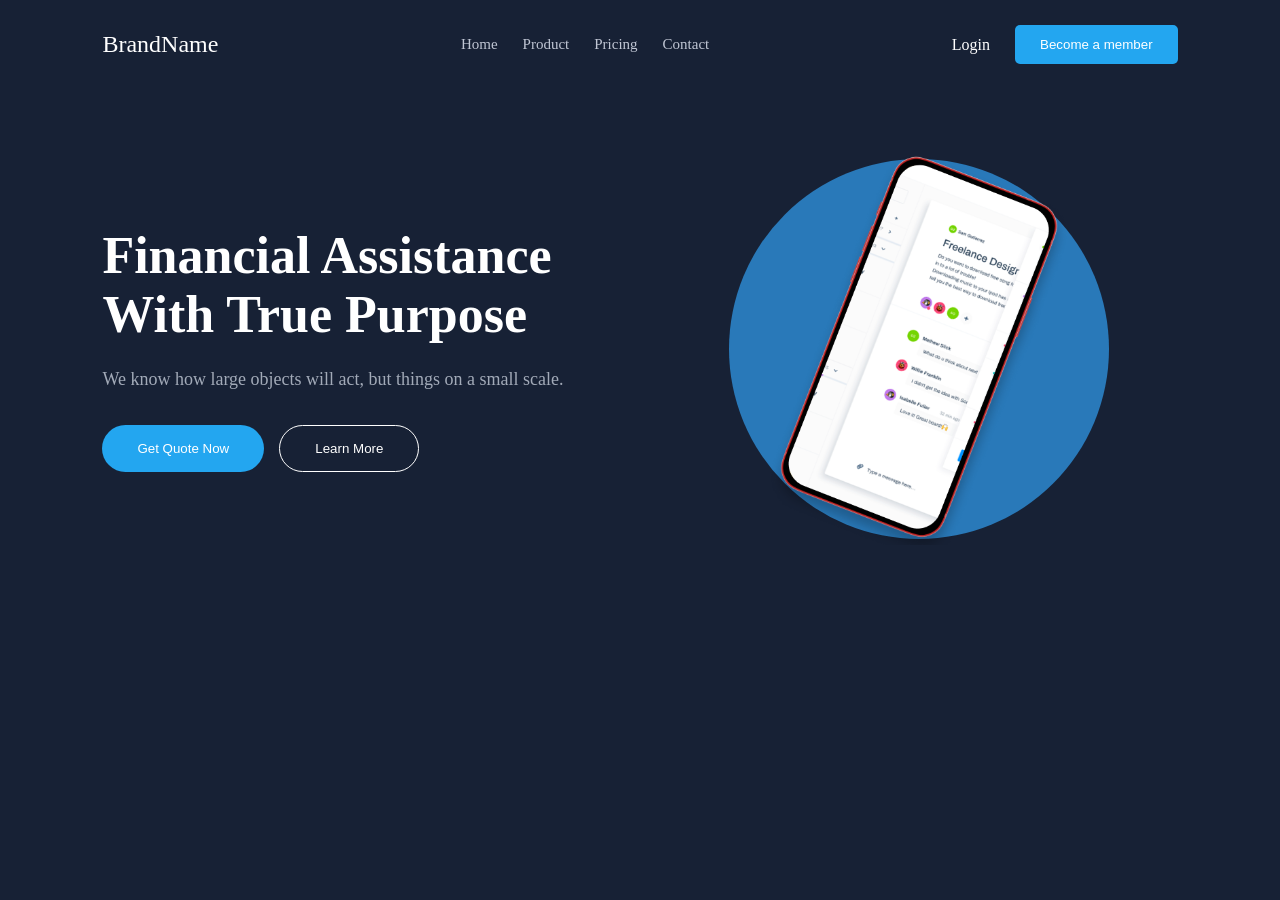
==== style.html @ 74abe03a "first commit" ====
<!doctype html>
<html lang="en">
  <head>
    <meta charset="UTF-8" />
    <meta name="viewport" content="width=device-width, initial-scale=1.0" />
    <title>Document</title>
    <link rel="stylesheet" href="./style.css" />
  </head>
  <body>
    <header class="fofa1">
    <div class="fofa2">BrandName</div>
    <div class="fofa3">
      <div class="fofa4">Home</div>
      <div class="fofa5">Product</div>
      <div class="fofa6">Pricing</div>
      <div class="fofa7">Contact</div>
    </div>
    <div class="fofa8">
      <span class="fofa9">Login</span>
      <button class="fofa10">Become a member</button>
    </div>
  </header>
  <div class="fofa11">
    <section class="fofa12">
      <h1 class="fofa13">Financial Assistance With True Purpose</h1>
      <p class="fofa14">
        We know how large objects will act, but things on a small scale.
      </p>
      <div class="fofa15">
        <button class="fofa16">Get Quote Now</button>
        <button class="fofa17">Learn More</button>
      </div>
    </section>
    <section class="fofa18">
      <div class="fofa19"></div>
      <div class="fofa20">
        <img src="./image.png" alt="">
      </div>
    </section>
  </div>
  </body>
</html>
---- style.css ----
* {
  margin: 0;
  padding: 0;
  box-sizing: border-box;
}

body {
  background-color: #172135;
  color: #ffffff;
}

.fofa1 {
  display: flex;
  justify-content: space-between;
  align-items: center;
  padding: 25px 8%;
}

.fofa2 {
  font-size: 24px;
}

.fofa3 {
  display: flex;
  gap: 25px;
}

.fofa4 {
  color: #c0c6d4;
  font-size: 15px;
}

.fofa5 {
  color: #c0c6d4;
  font-size: 15px;
}

.fofa6 {
  color: #c0c6d4;
  font-size: 15px;
}

.fofa7 {
  color: #c0c6d4;
  font-size: 15px;
}

.fofa8 {
  display: flex;
  align-items: center;
  gap: 25px;
}

.fofa9 {
  color: #ffffff;
}

.fofa10 {
  background-color: #23a6f0;
  color: #ffffff;
  border: none;
  padding: 12px 25px;
  border-radius: 5px;
}

.fofa11 {
  display: flex;
  flex-direction: row;
  align-items: center;
  justify-content: space-between;
  padding: 60px 8%;
  gap: 40px;
}

.fofa12 {
  flex: 1;
  max-width: 550px;
}

.fofa13 {
  font-size: 52px;
  margin-bottom: 25px;
}

.fofa14 {
  font-size: 18px;
  color: #a2aab8;
  margin-bottom: 35px;
}

.fofa15 {
  display: flex;
  gap: 15px;
}

.fofa16 {
  padding: 15px 35px;
  border-radius: 30px;
  background-color: #23a6f0;
  color: #ffffff;
  border: none;
}

.fofa17 {
  padding: 15px 35px;
  border-radius: 30px;
  background-color: #172135;
  color: #ffffff;
  border: 1px solid #ffffff;
}

.fofa18 {
  flex: 1;
  display: flex;
  justify-content: center;
  align-items: center;
  position: relative;
}

.fofa19 {
  position: absolute;
  width: 380px;
  height: 380px;
  background-color: #2979b9;
  border-radius: 50%;
}

.fofa20 {
  position: relative;
}

.fofa20 img {
  max-width: 320px;
  width: 100%;
}

@media (max-width: 500px) {
  .fofa1 {
    flex-direction: column;
    gap: 20px;
  }

  .fofa3 {
    flex-direction: column;
    align-items: center;
    gap: 15px;
  }

  .fofa11 {
    flex-direction: column;
    text-align: center;
    padding-top: 20px;
  }

  .fofa12 {
    max-width: 100%;
  }

  .fofa13 {
    font-size: 30px;
  }

  .fofa15 {
    justify-content: center;
    flex-direction: column;
  }

  .fofa16 {
    width: 100%;
  }

  .fofa17 {
    width: 100%;
  }

  .fofa19 {
    width: 250px;
    height: 250px;
  }

  .fofa20 img {
    max-width: 200px;
  }
}
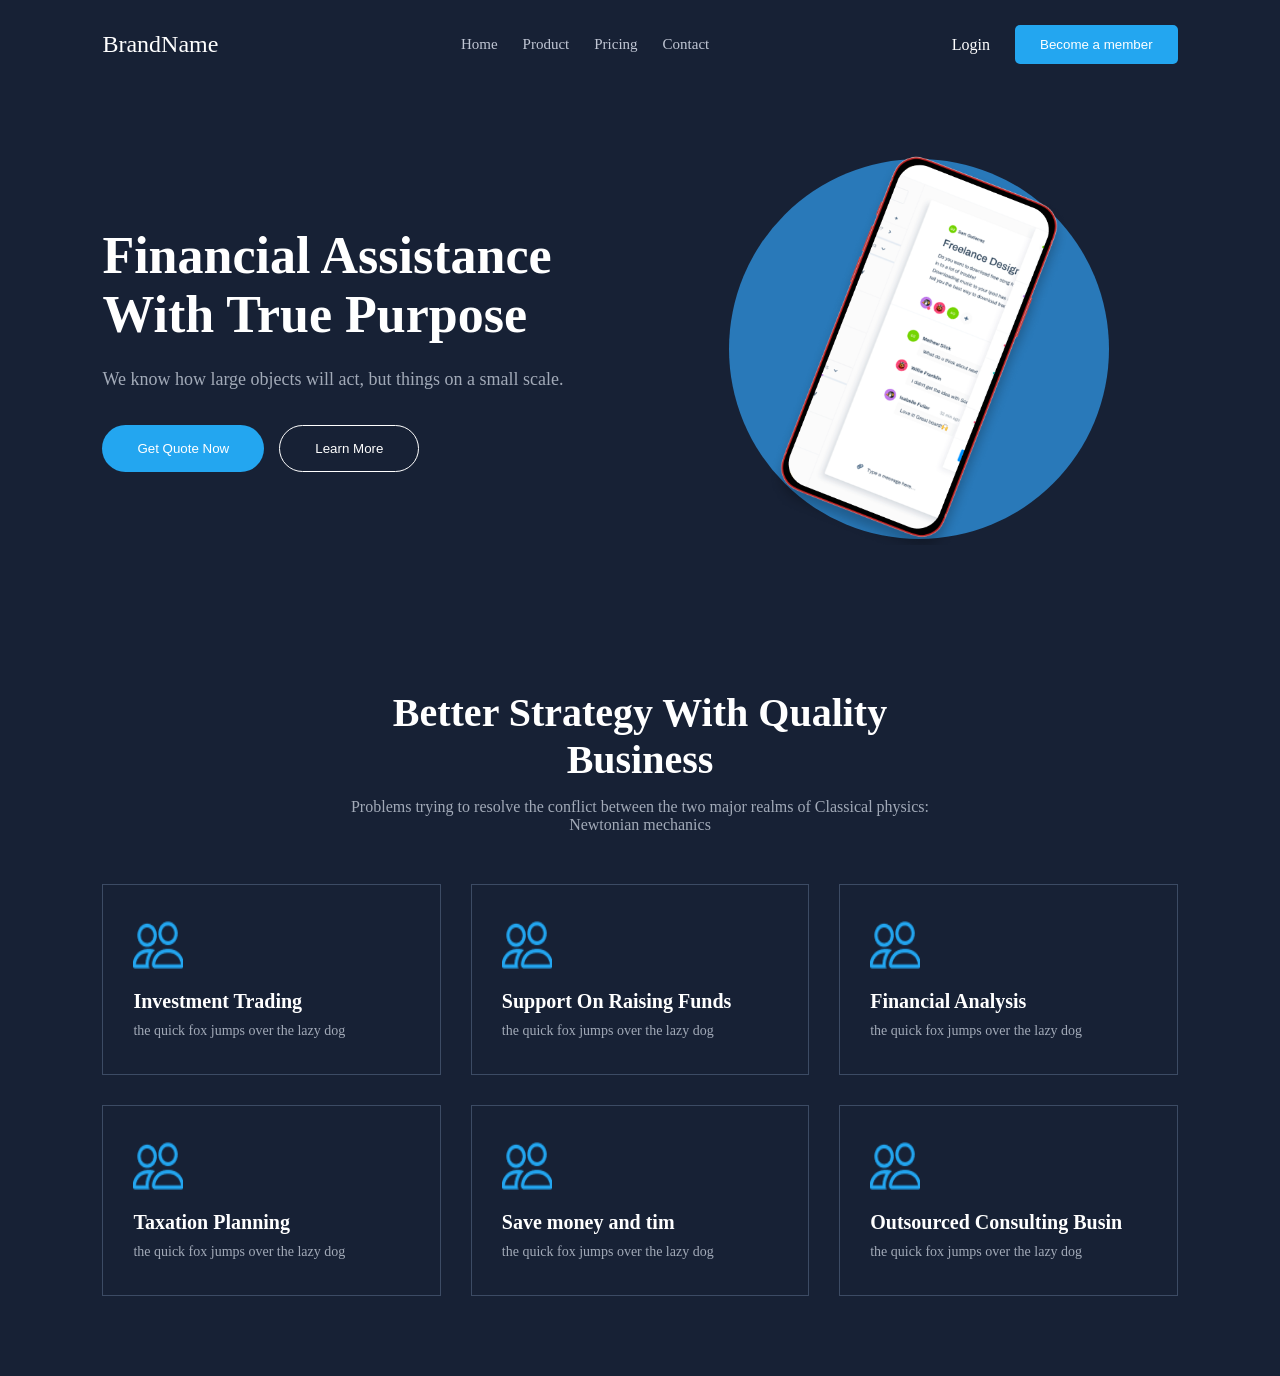
==== commit c877bc13: "Иловаи тағйироти нав" ====
--- a/style.html
+++ b/style.html
@@ -37,6 +37,69 @@
         <img src="./image.png" alt="">
       </div>
     </section>
-  </div>
+    </div>
+
+    <section class="fofa21">
+    <div class="fofa22">
+      <h2 class="fofa23">Better Strategy With Quality Business</h2>
+      <p class="fofa24">Problems trying to resolve the conflict between the two major realms of Classical physics: Newtonian mechanics</p>
+    </div>
+    <div class="fofa25">
+      <div class="fofa26">
+        <div class="fofa27">
+          <img src="./image copy.png" alt="">
+        </div>
+        <div class="fofa28">
+          <h3 class="fofa29">Investment Trading</h3>
+          <p class="fofa30">the quick fox jumps over the lazy dog</p>
+        </div>
+      </div>
+      <div class="fofa31">
+        <div class="fofa32">
+          <img src="./image copy.png" alt="">
+        </div>
+        <div class="fofa33">
+          <h3 class="fofa34">Support On Raising Funds</h3>
+          <p class="fofa35">the quick fox jumps over the lazy dog</p>
+        </div>
+      </div>
+      <div class="fofa36">
+        <div class="fofa37">
+          <img src="./image copy.png" alt="">
+        </div>
+        <div class="fofa38">
+          <h3 class="fofa39">Financial Analysis</h3>
+          <p class="fofa40">the quick fox jumps over the lazy dog</p>
+        </div>
+      </div>
+      <div class="fofa26">
+        <div class="fofa27">
+          <img src="./image copy.png" alt="">
+        </div>
+        <div class="fofa28">
+          <h3 class="fofa29">Taxation Planning</h3>
+          <p class="fofa30">the quick fox jumps over the lazy dog</p>
+        </div>
+      </div>
+      <div class="fofa31">
+        <div class="fofa32">
+          <img src="./image copy.png" alt="">
+        </div>
+        <div class="fofa33">
+          <h3 class="fofa34">Save money and tim</h3>
+          <p class="fofa35">the quick fox jumps over the lazy dog</p>
+        </div>
+      </div>
+      <div class="fofa36">
+        <div class="fofa37">
+          <img src="./image copy.png" alt="">
+        </div>
+        <div class="fofa38">
+          <h3 class="fofa39">Outsourced Consulting Busin</h3>
+          <p class="fofa40">the quick fox jumps over the lazy dog</p>
+        </div>
+      </div>
+    </div>
+  </section>
   </body>
 </html>
--- a/style.css
+++ b/style.css
@@ -181,4 +181,78 @@
   .fofa20 img {
     max-width: 200px;
   }
+}
+.fofa21 {
+  padding: 80px 8%;
+}
+
+.fofa22 {
+  text-align: center;
+  max-width: 600px;
+  margin: 0 auto 50px auto;
+}
+
+.fofa23 {
+  font-size: 40px;
+  margin-bottom: 15px;
+}
+
+.fofa24 {
+  font-size: 16px;
+  color: #a2aab8;
+}
+
+.fofa25 {
+  display: flex;
+  flex-wrap: wrap;
+  gap: 30px;
+  justify-content: space-between;
+}
+
+.fofa26, .fofa31, .fofa36 {
+  flex: 1;
+  min-width: 300px;
+  padding: 35px 30px;
+  border: 1px solid #3c4b64;
+  display: flex;
+  flex-direction: column;
+  gap: 20px;
+}
+
+.fofa27, .fofa32, .fofa37 {
+  width: 50px;
+  height: 50px;
+}
+
+.fofa27 img, .fofa32 img, .fofa37 img {
+  width: 100%;
+  height: 100%;
+}
+
+.fofa28, .fofa33, .fofa38 {
+  display: flex;
+  flex-direction: column;
+  gap: 10px;
+}
+
+.fofa29, .fofa34, .fofa39 {
+  font-size: 20px;
+}
+
+.fofa30, .fofa35, .fofa40 {
+  font-size: 14px;
+  color: #a2aab8;
+}
+@media (max-width: 500px) {
+    .fofa23 {
+    font-size: 28px;
+  }
+
+  .fofa25 {
+    flex-direction: column;
+  }
+
+  .fofa26, .fofa31, .fofa36 {
+    min-width: 100%;
+  }
 }
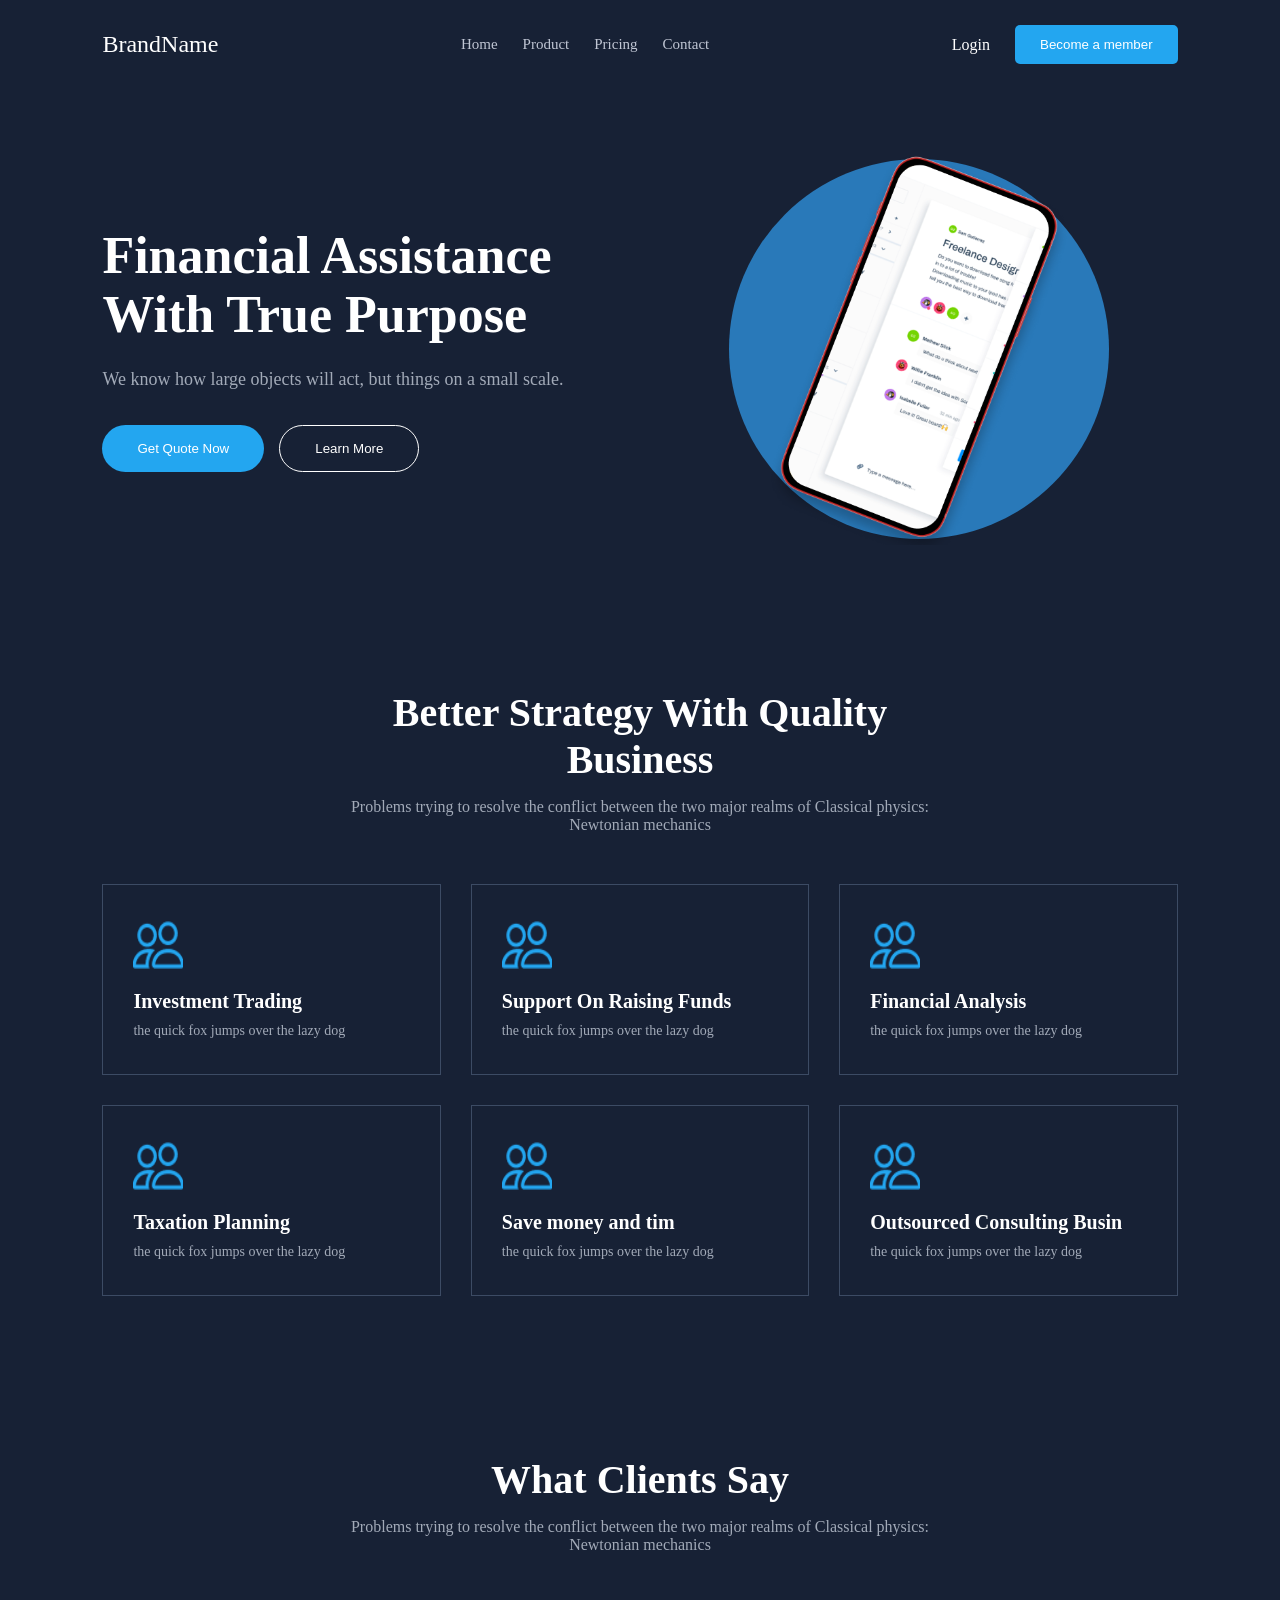
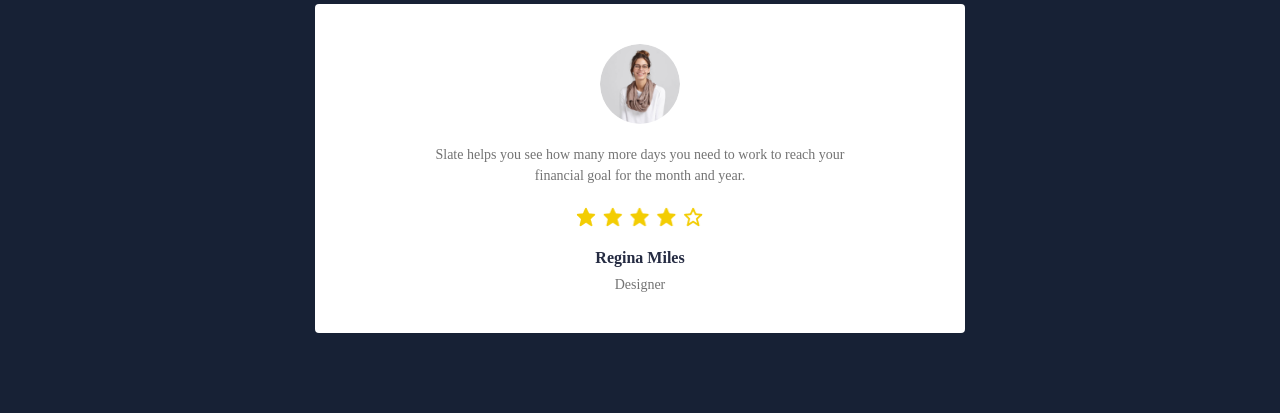
==== commit 94fd7efb: "Иловаи тағйироти нави2" ====
--- a/style.html
+++ b/style.html
@@ -101,5 +101,23 @@
       </div>
     </div>
   </section>
+  <section class="fofa41">
+    <div class="fofa42">
+      <h2 class="fofa43">What Clients Say</h2>
+      <p class="fofa44">Problems trying to resolve the conflict between the two major realms of Classical physics: Newtonian mechanics</p>
+    </div>
+
+    <div class="fofa45">
+      <div class="fofa46">
+        <img src="./image copy 2.png" alt="" class="fofa47">
+        <p class="fofa48">Slate helps you see how many more days you need to work to reach your financial goal for the month and year.</p>
+        <div class="fofa49">
+          <img src="./image copy 3.png" alt="" class="fofa52">
+        </div>
+        <h3 class="fofa50">Regina Miles</h3>
+        <p class="fofa51">Designer</p>
+      </div>
+    </div>
+  </section>
   </body>
 </html>
--- a/style.css
+++ b/style.css
@@ -255,4 +255,88 @@
   .fofa26, .fofa31, .fofa36 {
     min-width: 100%;
   }
+}
+.fofa41 {
+  padding: 80px 8%;
+  background-color: #172135;
+}
+
+.fofa42 {
+  text-align: center;
+  max-width: 600px;
+  margin: 0 auto 50px auto;
+}
+
+.fofa43 {
+  font-size: 40px;
+  color: #ffffff;
+  margin-bottom: 15px;
+}
+
+.fofa44 {
+  font-size: 16px;
+  color: #a2aab8;
+}
+
+.fofa45 {
+  display: flex;
+  justify-content: center;
+}
+
+.fofa46 {
+  background-color: #ffffff;
+  color: #172135;
+  padding: 40px;
+  max-width: 650px;
+  width: 100%;
+  text-align: center;
+  border-radius: 4px;
+  display: flex;
+  flex-direction: column;
+  align-items: center;
+  gap: 20px;
+}
+
+.fofa47 {
+  width: 80px;
+  height: 80px;
+  border-radius: 50%;
+}
+
+.fofa48 {
+  font-size: 14px;
+  color: #737373;
+  max-width: 450px;
+  line-height: 1.5;
+}
+
+.fofa49 {
+  display: flex;
+  justify-content: center;
+}
+
+.fofa52 {
+  width: 130px;
+  height: auto;
+}
+
+.fofa50 {
+  font-size: 16px;
+  color: #252b42;
+}
+
+.fofa51 {
+  font-size: 14px;
+  color: #737373;
+  margin-top: -10px;
+}
+
+@media (max-width: 500px) {
+  .fofa43 {
+    font-size: 28px;
+  }
+
+  .fofa46 {
+    padding: 25px 15px;
+  }
 }
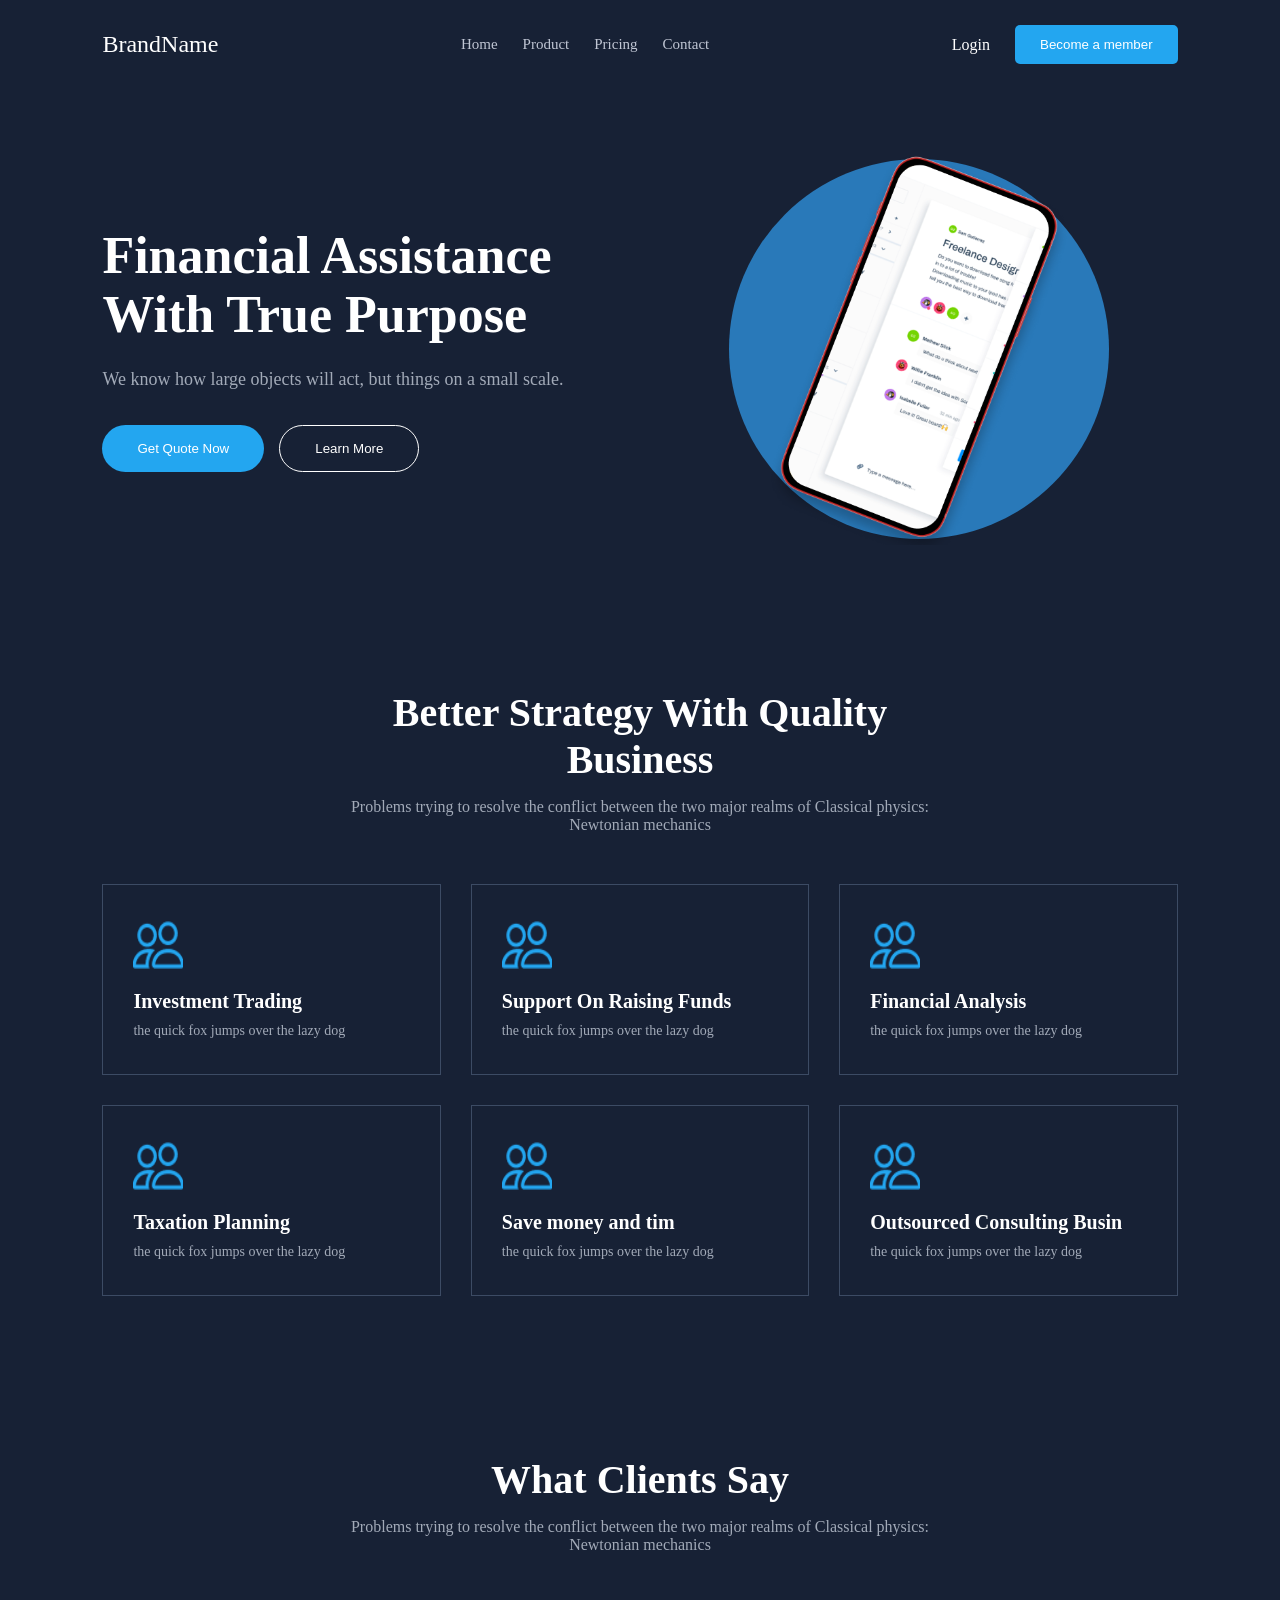
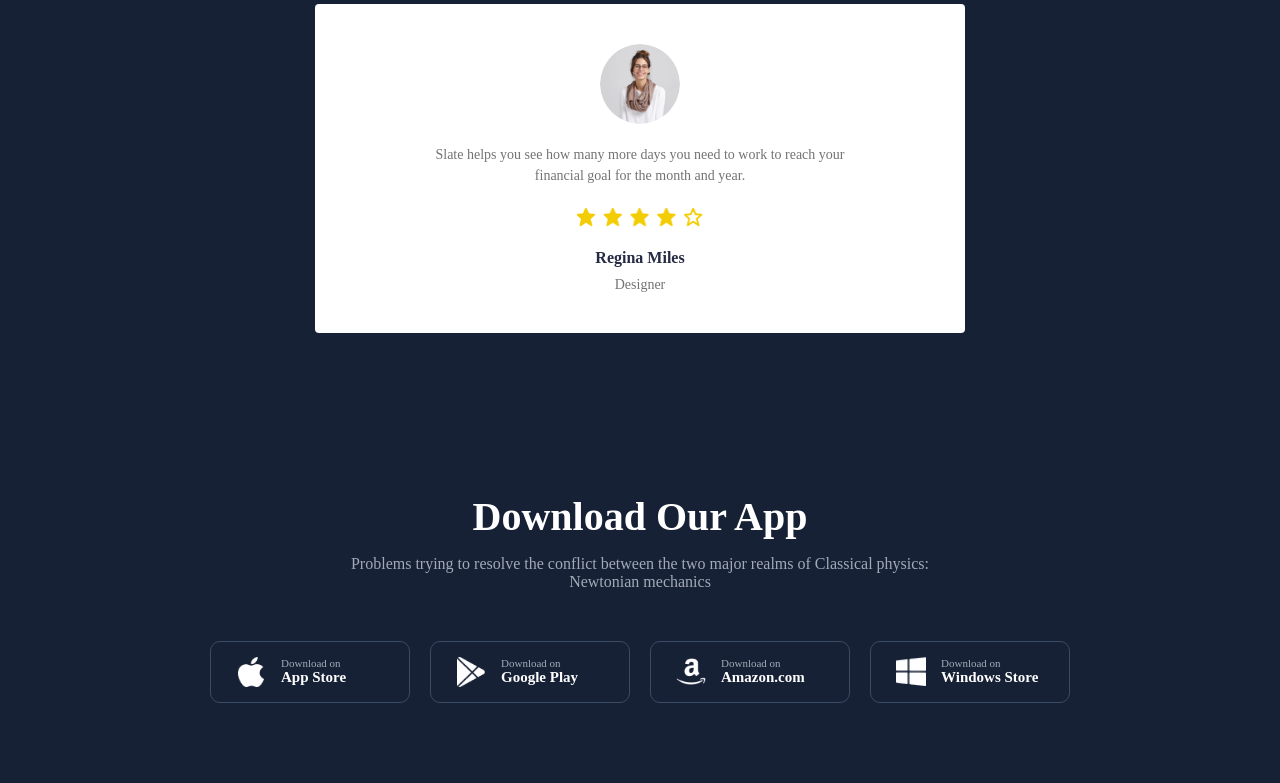
==== commit 2ff7f657: "Иловаи тағйироти навии3" ====
--- a/style.html
+++ b/style.html
@@ -8,116 +8,164 @@
   </head>
   <body>
     <header class="fofa1">
-    <div class="fofa2">BrandName</div>
-    <div class="fofa3">
-      <div class="fofa4">Home</div>
-      <div class="fofa5">Product</div>
-      <div class="fofa6">Pricing</div>
-      <div class="fofa7">Contact</div>
-    </div>
-    <div class="fofa8">
-      <span class="fofa9">Login</span>
-      <button class="fofa10">Become a member</button>
-    </div>
-  </header>
-  <div class="fofa11">
-    <section class="fofa12">
-      <h1 class="fofa13">Financial Assistance With True Purpose</h1>
-      <p class="fofa14">
-        We know how large objects will act, but things on a small scale.
-      </p>
-      <div class="fofa15">
-        <button class="fofa16">Get Quote Now</button>
-        <button class="fofa17">Learn More</button>
+      <div class="fofa2">BrandName</div>
+      <div class="fofa3">
+        <div class="fofa4">Home</div>
+        <div class="fofa5">Product</div>
+        <div class="fofa6">Pricing</div>
+        <div class="fofa7">Contact</div>
       </div>
-    </section>
-    <section class="fofa18">
-      <div class="fofa19"></div>
-      <div class="fofa20">
-        <img src="./image.png" alt="">
+      <div class="fofa8">
+        <span class="fofa9">Login</span>
+        <button class="fofa10">Become a member</button>
       </div>
-    </section>
+    </header>
+    <div class="fofa11">
+      <section class="fofa12">
+        <h1 class="fofa13">Financial Assistance With True Purpose</h1>
+        <p class="fofa14">
+          We know how large objects will act, but things on a small scale.
+        </p>
+        <div class="fofa15">
+          <button class="fofa16">Get Quote Now</button>
+          <button class="fofa17">Learn More</button>
+        </div>
+      </section>
+      <section class="fofa18">
+        <div class="fofa19"></div>
+        <div class="fofa20">
+          <img src="./image.png" alt="" />
+        </div>
+      </section>
     </div>
 
     <section class="fofa21">
-    <div class="fofa22">
-      <h2 class="fofa23">Better Strategy With Quality Business</h2>
-      <p class="fofa24">Problems trying to resolve the conflict between the two major realms of Classical physics: Newtonian mechanics</p>
-    </div>
-    <div class="fofa25">
-      <div class="fofa26">
-        <div class="fofa27">
-          <img src="./image copy.png" alt="">
+      <div class="fofa22">
+        <h2 class="fofa23">Better Strategy With Quality Business</h2>
+        <p class="fofa24">
+          Problems trying to resolve the conflict between the two major realms
+          of Classical physics: Newtonian mechanics
+        </p>
+      </div>
+      <div class="fofa25">
+        <div class="fofa26">
+          <div class="fofa27">
+            <img src="./image copy.png" alt="" />
+          </div>
+          <div class="fofa28">
+            <h3 class="fofa29">Investment Trading</h3>
+            <p class="fofa30">the quick fox jumps over the lazy dog</p>
+          </div>
         </div>
-        <div class="fofa28">
-          <h3 class="fofa29">Investment Trading</h3>
-          <p class="fofa30">the quick fox jumps over the lazy dog</p>
+        <div class="fofa31">
+          <div class="fofa32">
+            <img src="./image copy.png" alt="" />
+          </div>
+          <div class="fofa33">
+            <h3 class="fofa34">Support On Raising Funds</h3>
+            <p class="fofa35">the quick fox jumps over the lazy dog</p>
+          </div>
+        </div>
+        <div class="fofa36">
+          <div class="fofa37">
+            <img src="./image copy.png" alt="" />
+          </div>
+          <div class="fofa38">
+            <h3 class="fofa39">Financial Analysis</h3>
+            <p class="fofa40">the quick fox jumps over the lazy dog</p>
+          </div>
+        </div>
+        <div class="fofa26">
+          <div class="fofa27">
+            <img src="./image copy.png" alt="" />
+          </div>
+          <div class="fofa28">
+            <h3 class="fofa29">Taxation Planning</h3>
+            <p class="fofa30">the quick fox jumps over the lazy dog</p>
+          </div>
+        </div>
+        <div class="fofa31">
+          <div class="fofa32">
+            <img src="./image copy.png" alt="" />
+          </div>
+          <div class="fofa33">
+            <h3 class="fofa34">Save money and tim</h3>
+            <p class="fofa35">the quick fox jumps over the lazy dog</p>
+          </div>
+        </div>
+        <div class="fofa36">
+          <div class="fofa37">
+            <img src="./image copy.png" alt="" />
+          </div>
+          <div class="fofa38">
+            <h3 class="fofa39">Outsourced Consulting Busin</h3>
+            <p class="fofa40">the quick fox jumps over the lazy dog</p>
+          </div>
         </div>
       </div>
-      <div class="fofa31">
-        <div class="fofa32">
-          <img src="./image copy.png" alt="">
-        </div>
-        <div class="fofa33">
-          <h3 class="fofa34">Support On Raising Funds</h3>
-          <p class="fofa35">the quick fox jumps over the lazy dog</p>
+    </section>
+    <section class="fofa41">
+      <div class="fofa42">
+        <h2 class="fofa43">What Clients Say</h2>
+        <p class="fofa44">
+          Problems trying to resolve the conflict between the two major realms
+          of Classical physics: Newtonian mechanics
+        </p>
+      </div>
+
+      <div class="fofa45">
+        <div class="fofa46">
+          <img src="./image copy 2.png" alt="" class="fofa47" />
+          <p class="fofa48">
+            Slate helps you see how many more days you need to work to reach
+            your financial goal for the month and year.
+          </p>
+          <div class="fofa49">
+            <img src="./image copy 3.png" alt="" class="fofa52" />
+          </div>
+          <h3 class="fofa50">Regina Miles</h3>
+          <p class="fofa51">Designer</p>
         </div>
       </div>
-      <div class="fofa36">
-        <div class="fofa37">
-          <img src="./image copy.png" alt="">
+    </section>
+    <section class="fofa53">
+      <div class="fofa54">
+        <h2 class="fofa55">Download Our App</h2>
+        <p class="fofa56">
+          Problems trying to resolve the conflict between the two major realms
+          of Classical physics: Newtonian mechanics
+        </p>
+      </div>
+      <div class="fofa57">
+        <div class="fofa58">
+          <img src="./image copy 4.png" alt="" class="fofa59" />
+          <div class="fofa60">
+            <span class="fofa61">Download on</span>
+            <strong class="fofa62">App Store</strong>
+          </div>
         </div>
-        <div class="fofa38">
-          <h3 class="fofa39">Financial Analysis</h3>
-          <p class="fofa40">the quick fox jumps over the lazy dog</p>
+        <div class="fofa58">
+          <img src="./image copy 5.png" alt="" class="fofa59" />
+          <div class="fofa60">
+            <span class="fofa61">Download on</span>
+            <strong class="fofa62">Google Play</strong>
+          </div>
+        </div>
+        <div class="fofa58">
+          <img src="./image copy 6.png" alt="" class="fofa59" />
+          <div class="fofa60">
+            <span class="fofa61">Download on</span>
+            <strong class="fofa62">Amazon.com</strong>
+          </div>
+        </div>
+        <div class="fofa58">
+          <img src="./image copy 7.png" alt="" class="fofa59" />
+          <div class="fofa60">
+            <span class="fofa61">Download on</span>
+            <strong class="fofa62">Windows Store</strong>
+          </div>
         </div>
       </div>
-      <div class="fofa26">
-        <div class="fofa27">
-          <img src="./image copy.png" alt="">
-        </div>
-        <div class="fofa28">
-          <h3 class="fofa29">Taxation Planning</h3>
-          <p class="fofa30">the quick fox jumps over the lazy dog</p>
-        </div>
-      </div>
-      <div class="fofa31">
-        <div class="fofa32">
-          <img src="./image copy.png" alt="">
-        </div>
-        <div class="fofa33">
-          <h3 class="fofa34">Save money and tim</h3>
-          <p class="fofa35">the quick fox jumps over the lazy dog</p>
-        </div>
-      </div>
-      <div class="fofa36">
-        <div class="fofa37">
-          <img src="./image copy.png" alt="">
-        </div>
-        <div class="fofa38">
-          <h3 class="fofa39">Outsourced Consulting Busin</h3>
-          <p class="fofa40">the quick fox jumps over the lazy dog</p>
-        </div>
-      </div>
-    </div>
-  </section>
-  <section class="fofa41">
-    <div class="fofa42">
-      <h2 class="fofa43">What Clients Say</h2>
-      <p class="fofa44">Problems trying to resolve the conflict between the two major realms of Classical physics: Newtonian mechanics</p>
-    </div>
-
-    <div class="fofa45">
-      <div class="fofa46">
-        <img src="./image copy 2.png" alt="" class="fofa47">
-        <p class="fofa48">Slate helps you see how many more days you need to work to reach your financial goal for the month and year.</p>
-        <div class="fofa49">
-          <img src="./image copy 3.png" alt="" class="fofa52">
-        </div>
-        <h3 class="fofa50">Regina Miles</h3>
-        <p class="fofa51">Designer</p>
-      </div>
-    </div>
-  </section>
+    </section>
   </body>
 </html>
--- a/style.css
+++ b/style.css
@@ -339,4 +339,92 @@
   .fofa46 {
     padding: 25px 15px;
   }
+}
+.fofa53 {
+  padding: 80px 8%;
+  background-color: #172135;
+  color: #ffffff;
+}
+
+.fofa54 {
+  text-align: center;
+  max-width: 600px;
+  margin: 0 auto 50px auto;
+}
+
+.fofa55 {
+  font-size: 40px;
+  margin-bottom: 15px;
+}
+
+.fofa56 {
+  font-size: 16px;
+  color: #a2aab8;
+}
+
+.fofa57 {
+  display: flex;
+  justify-content: center;
+  gap: 20px;
+  flex-wrap: wrap;
+}
+
+.fofa58 {
+  display: flex;
+  align-items: center;
+  gap: 15px;
+  padding: 15px 25px;
+  border: 1px solid #3c4b64;
+  border-radius: 10px;
+  background-color: transparent;
+  cursor: pointer;
+  min-width: 200px;
+}
+
+.fofa59 {
+  width: 30px;
+  height: 30px;
+  object-fit: contain;
+}
+
+.fofa60 {
+  display: flex;
+  flex-direction: column;
+}
+
+.fofa61 {
+  font-size: 11px;
+  color: #a2aab8;
+}
+
+.fofa62 {
+  font-size: 15px;
+  color: #ffffff;
+}
+
+@media (max-width: 500px) {
+  .fofa55 {
+    font-size: 28px;
+  }
+
+  .fofa57 {
+    flex-direction: column;
+    align-items: center;
+  }
+
+  .fofa58 {
+    width: 100%;
+    max-width: 320px;
+    background-color: #ffffff;
+    border: none;
+    padding: 18px 25px;
+  }
+
+  .fofa61 {
+    color: #737373;
+  }
+
+  .fofa62 {
+    color: #252b42;
+  }
 }
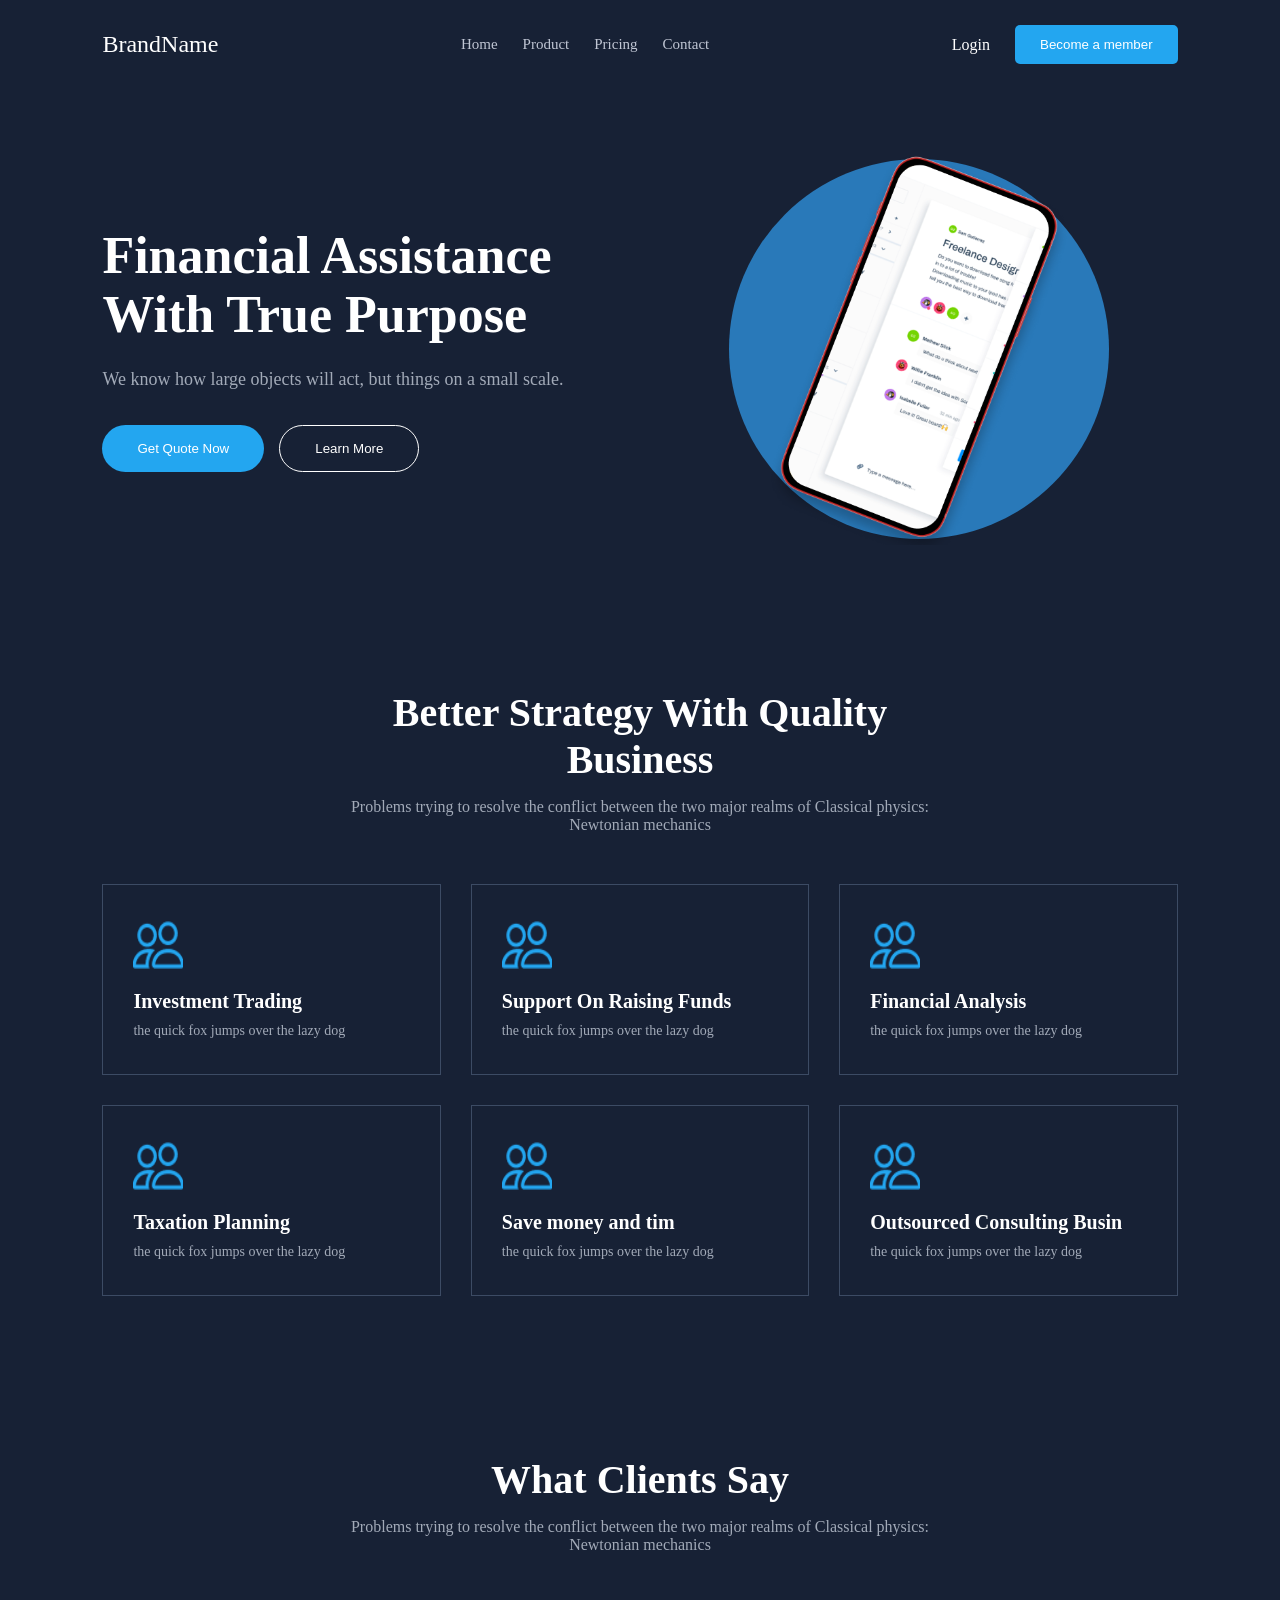
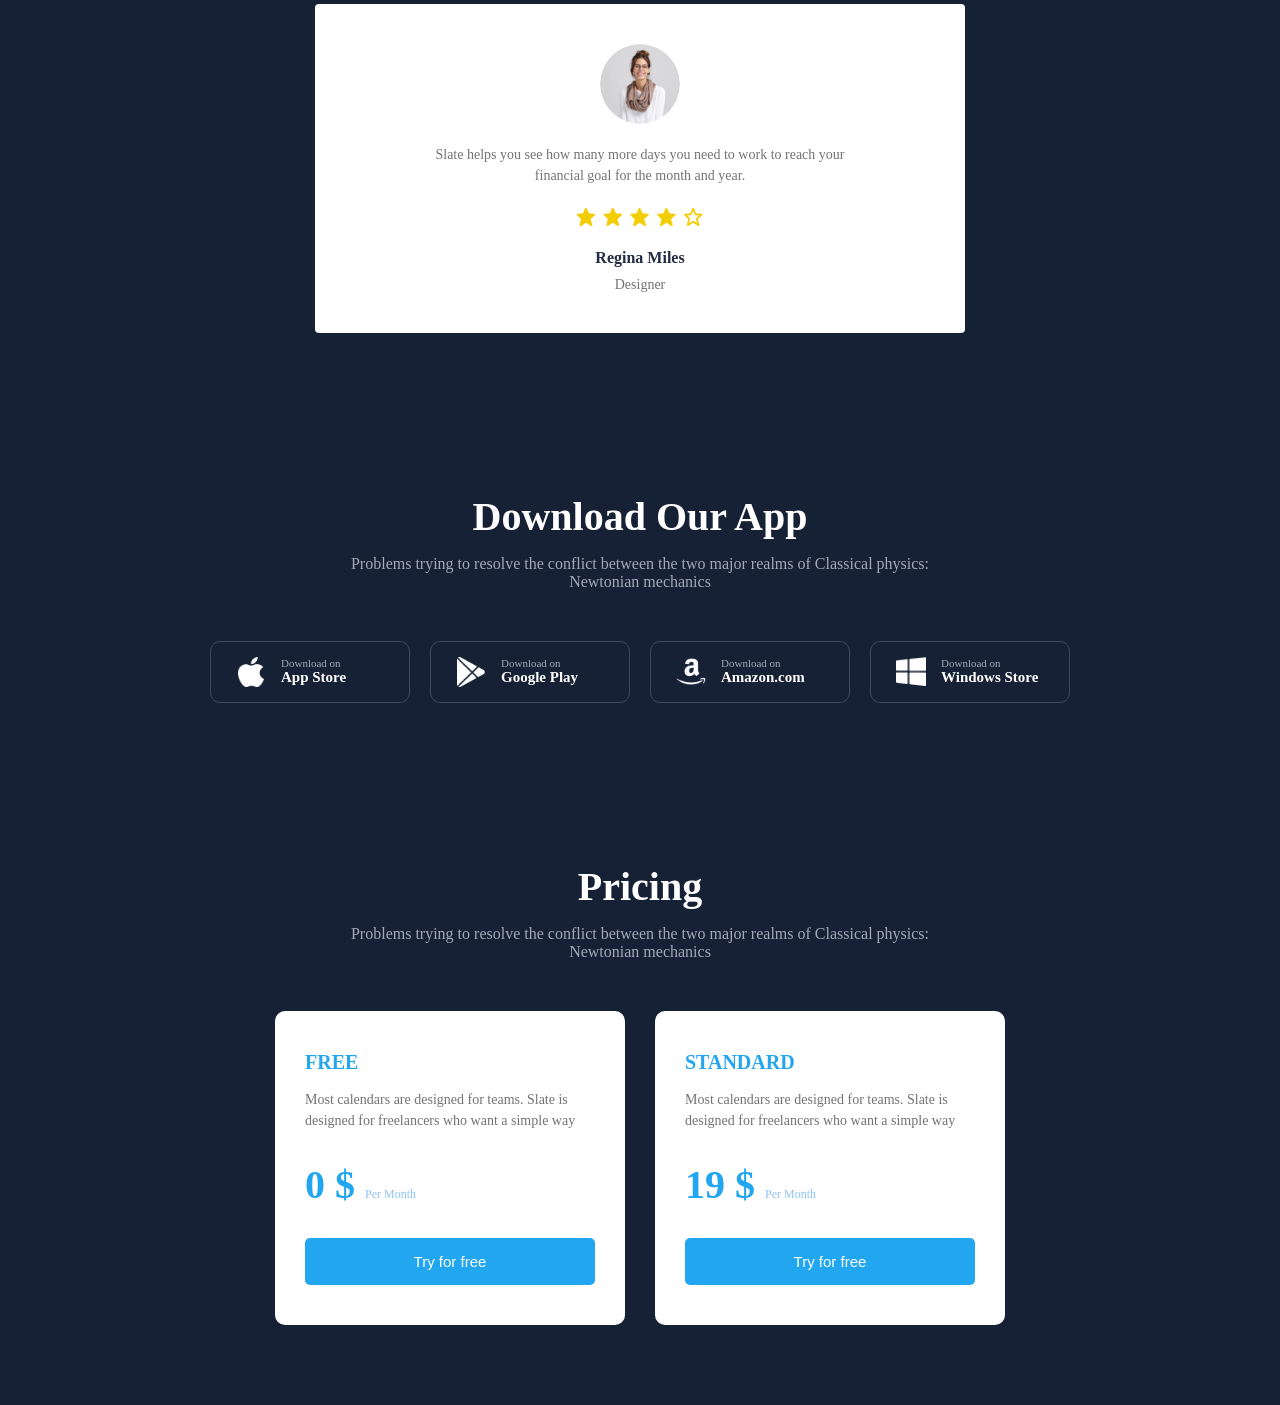
==== commit 0263ddc2: "Иловаи тағйироти навии4" ====
--- a/style.html
+++ b/style.html
@@ -167,5 +167,46 @@
         </div>
       </div>
     </section>
+    <section class="fofa63">
+      <div class="fofa64">
+        <h2 class="fofa65">Pricing</h2>
+        <p class="fofa66">
+          Problems trying to resolve the conflict between the two major realms
+          of Classical physics: Newtonian mechanics
+        </p>
+      </div>
+
+      <div class="fofa67">
+        <div class="fofa68">
+          <div class="fofa69">
+            <h3 class="fofa70">FREE</h3>
+            <p class="fofa71">
+              Most calendars are designed for teams. Slate is designed for
+              freelancers who want a simple way
+            </p>
+          </div>
+          <div class="fofa72">
+            <span class="fofa73">0 $</span>
+            <span class="fofa74">Per Month</span>
+          </div>
+          <button class="fofa75">Try for free</button>
+        </div>
+
+        <div class="fofa68">
+          <div class="fofa69">
+            <h3 class="fofa70">STANDARD</h3>
+            <p class="fofa71">
+              Most calendars are designed for teams. Slate is designed for
+              freelancers who want a simple way
+            </p>
+          </div>
+          <div class="fofa72">
+            <span class="fofa73">19 $</span>
+            <span class="fofa74">Per Month</span>
+          </div>
+          <button class="fofa75">Try for free</button>
+        </div>
+      </div>
+    </section>
   </body>
 </html>
--- a/style.css
+++ b/style.css
@@ -415,7 +415,7 @@
   .fofa58 {
     width: 100%;
     max-width: 320px;
-    background-color: #ffffff;
+    background-color: rgb(110, 110, 110);
     border: none;
     padding: 18px 25px;
   }
@@ -427,4 +427,105 @@
   .fofa62 {
     color: #252b42;
   }
+}
+.fofa63 {
+  padding: 80px 8%;
+  background-color: #172135;
+  color: #ffffff;
+}
+
+.fofa64 {
+  text-align: center;
+  max-width: 600px;
+  margin: 0 auto 50px auto;
+}
+
+.fofa65 {
+  font-size: 40px;
+  margin-bottom: 15px;
+}
+
+.fofa66 {
+  font-size: 16px;
+  color: #a2aab8;
+}
+
+.fofa67 {
+  display: flex;
+  justify-content: center;
+  gap: 30px;
+  flex-wrap: wrap;
+}
+
+.fofa68 {
+  background-color: #ffffff;
+  color: #252b42;
+  padding: 40px 30px;
+  border-radius: 10px;
+  max-width: 350px;
+  width: 100%;
+  display: flex;
+  flex-direction: column;
+  justify-content: space-between;
+  gap: 30px;
+}
+
+.fofa69 {
+  display: flex;
+  flex-direction: column;
+  gap: 15px;
+}
+
+.fofa70 {
+  font-size: 20px;
+  color: #23a6f0;
+}
+
+.fofa71 {
+  font-size: 14px;
+  color: #737373;
+  line-height: 1.5;
+}
+
+.fofa72 {
+  display: flex;
+  align-items: baseline;
+  gap: 10px;
+}
+
+.fofa73 {
+  font-size: 40px;
+  font-weight: bold;
+  color: #23a6f0;
+}
+
+.fofa74 {
+  font-size: 12px;
+  color: #8ec2f2;
+}
+
+.fofa75 {
+  background-color: #23a6f0;
+  color: #ffffff;
+  border: none;
+  padding: 15px;
+  border-radius: 5px;
+  font-size: 15px;
+  cursor: pointer;
+  width: 100%;
+}
+
+@media (max-width: 500px) {
+  .fofa65 {
+    font-size: 28px;
+  }
+
+  .fofa67 {
+    flex-direction: column;
+    align-items: center;
+  }
+
+  .fofa68 {
+    max-width: 100%;
+  }
 }
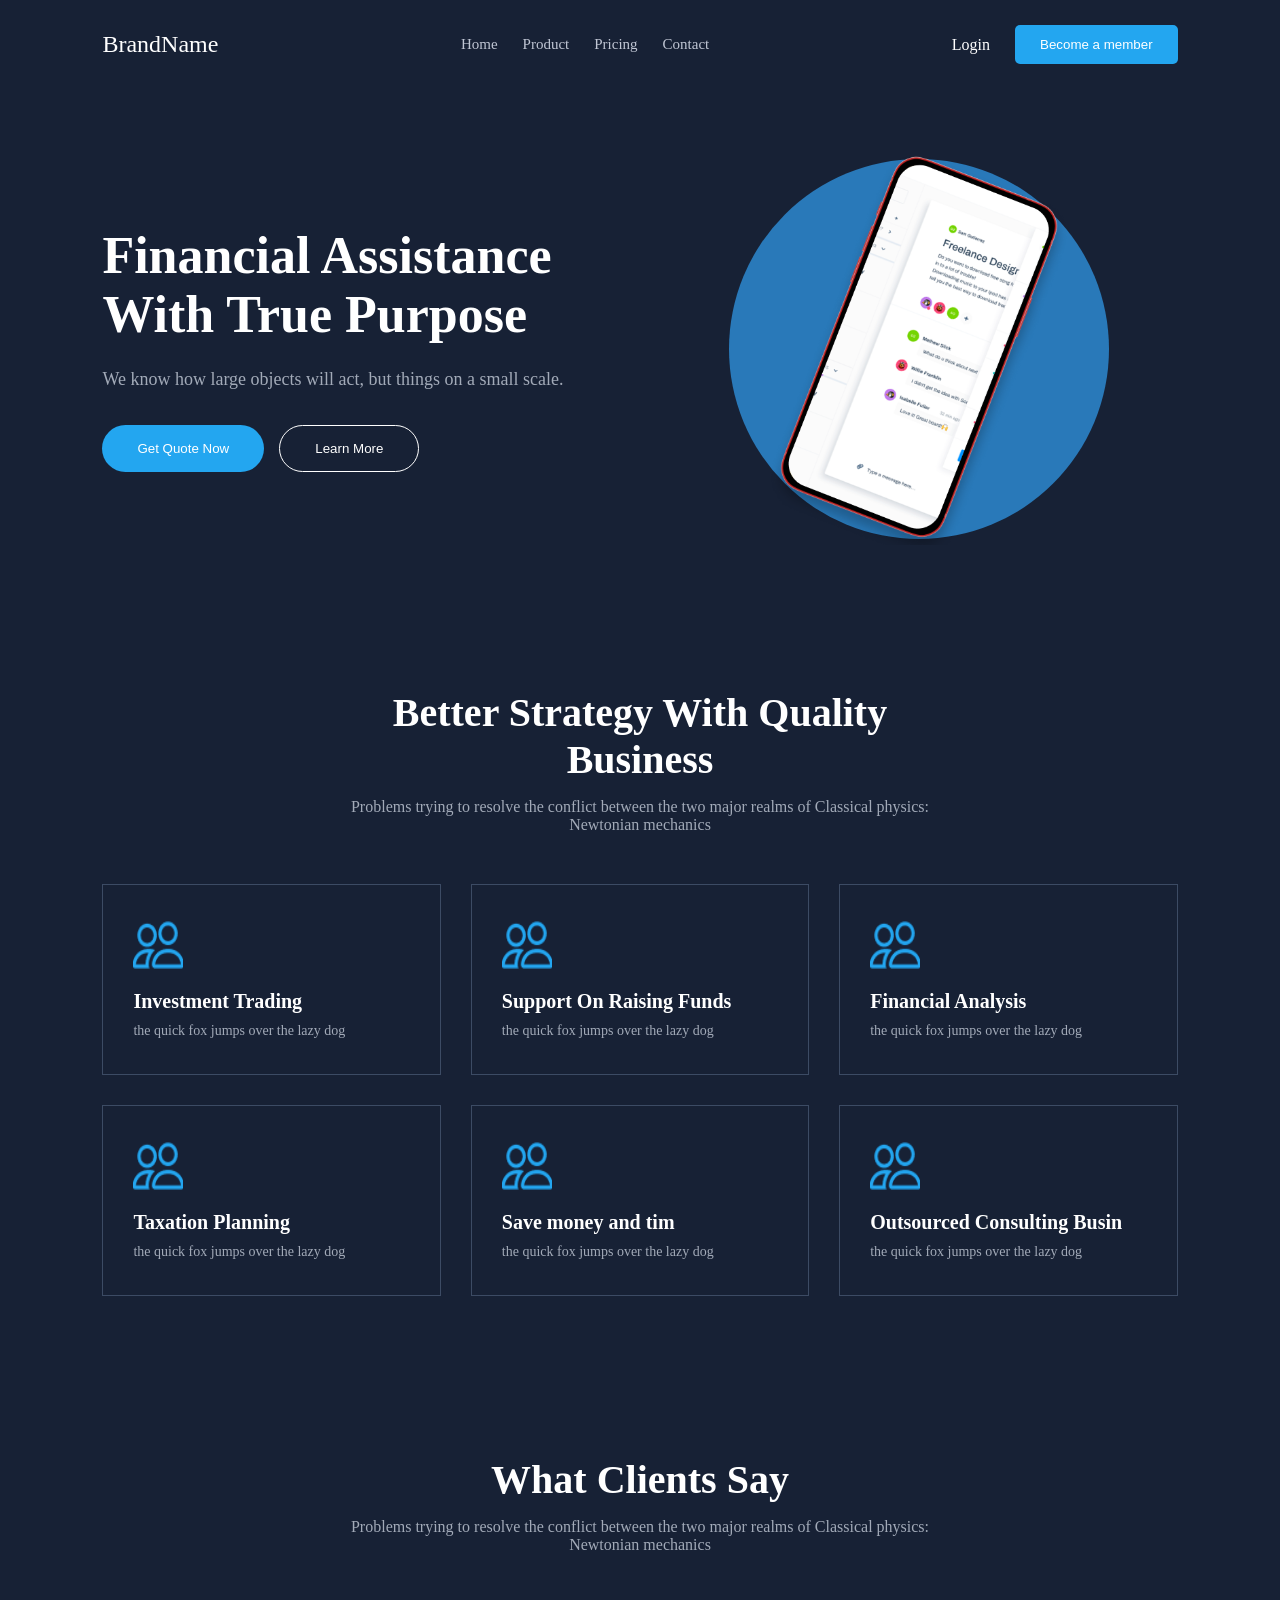
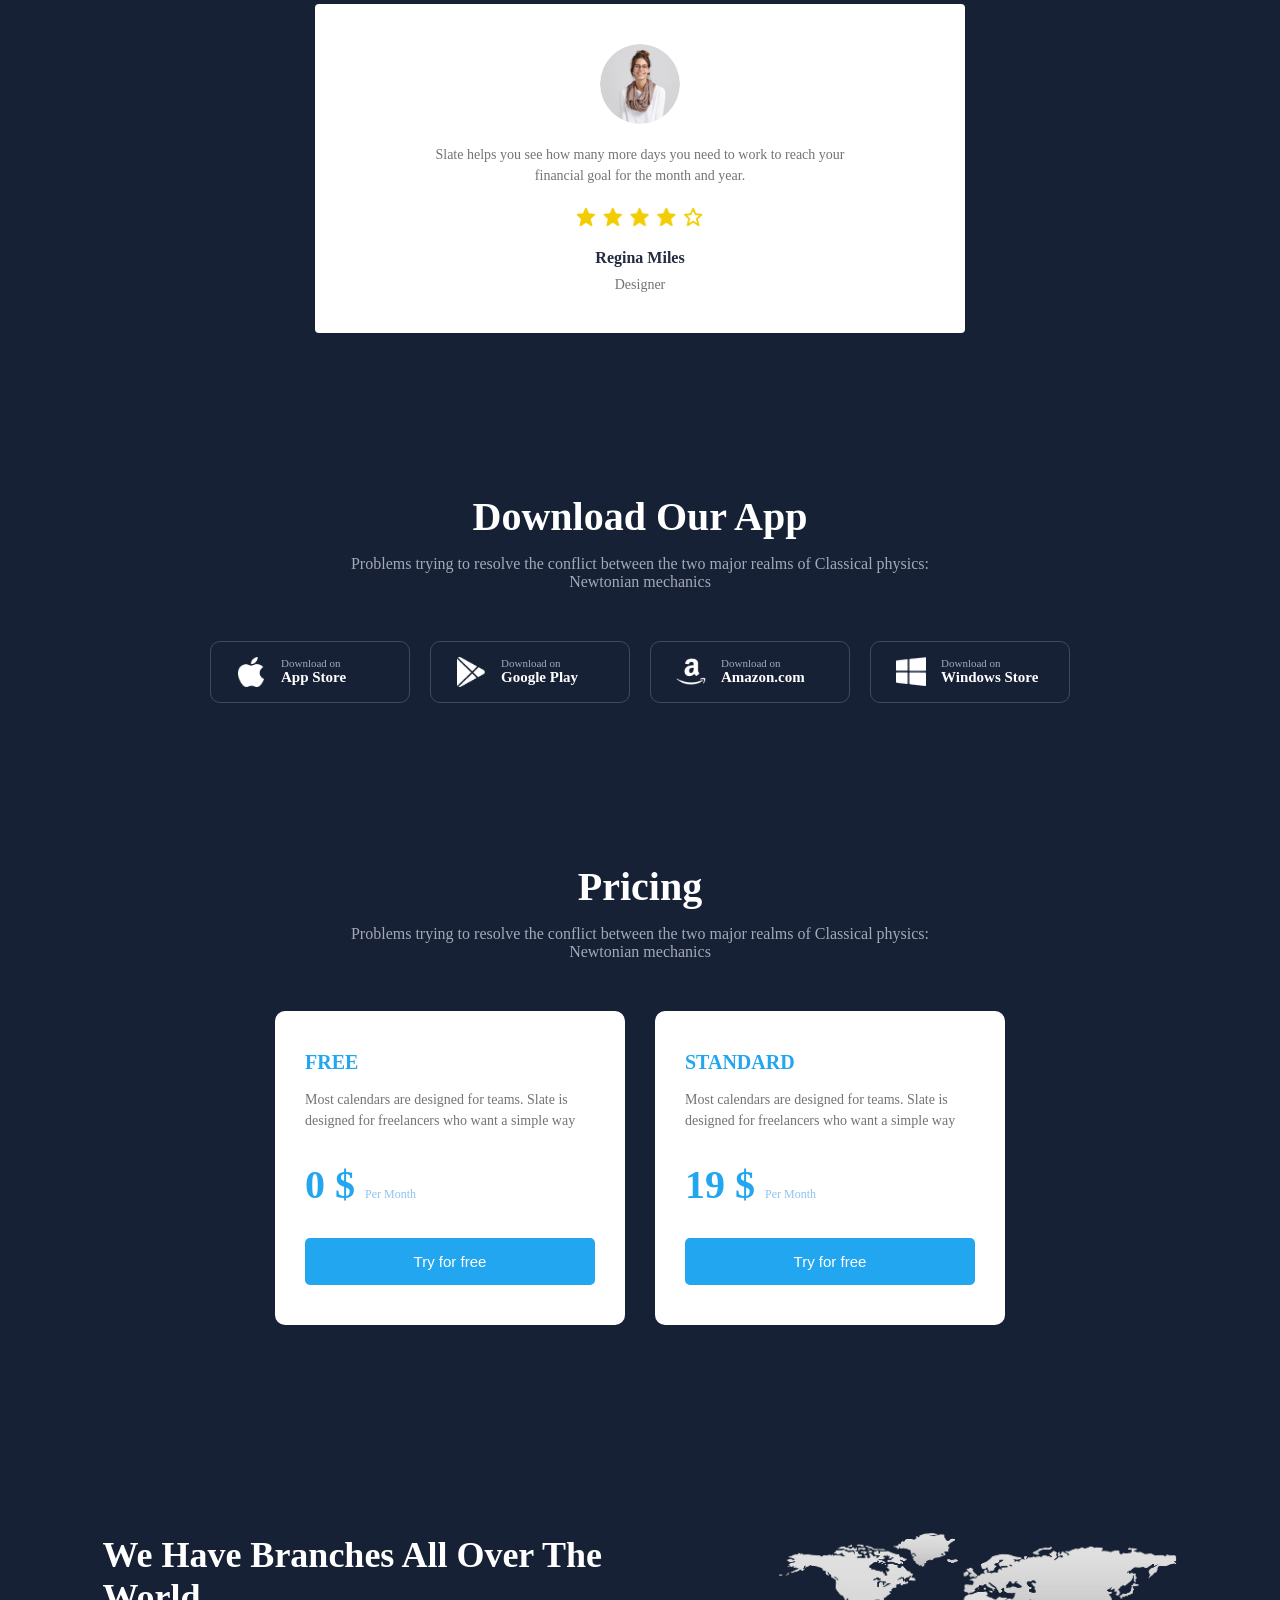
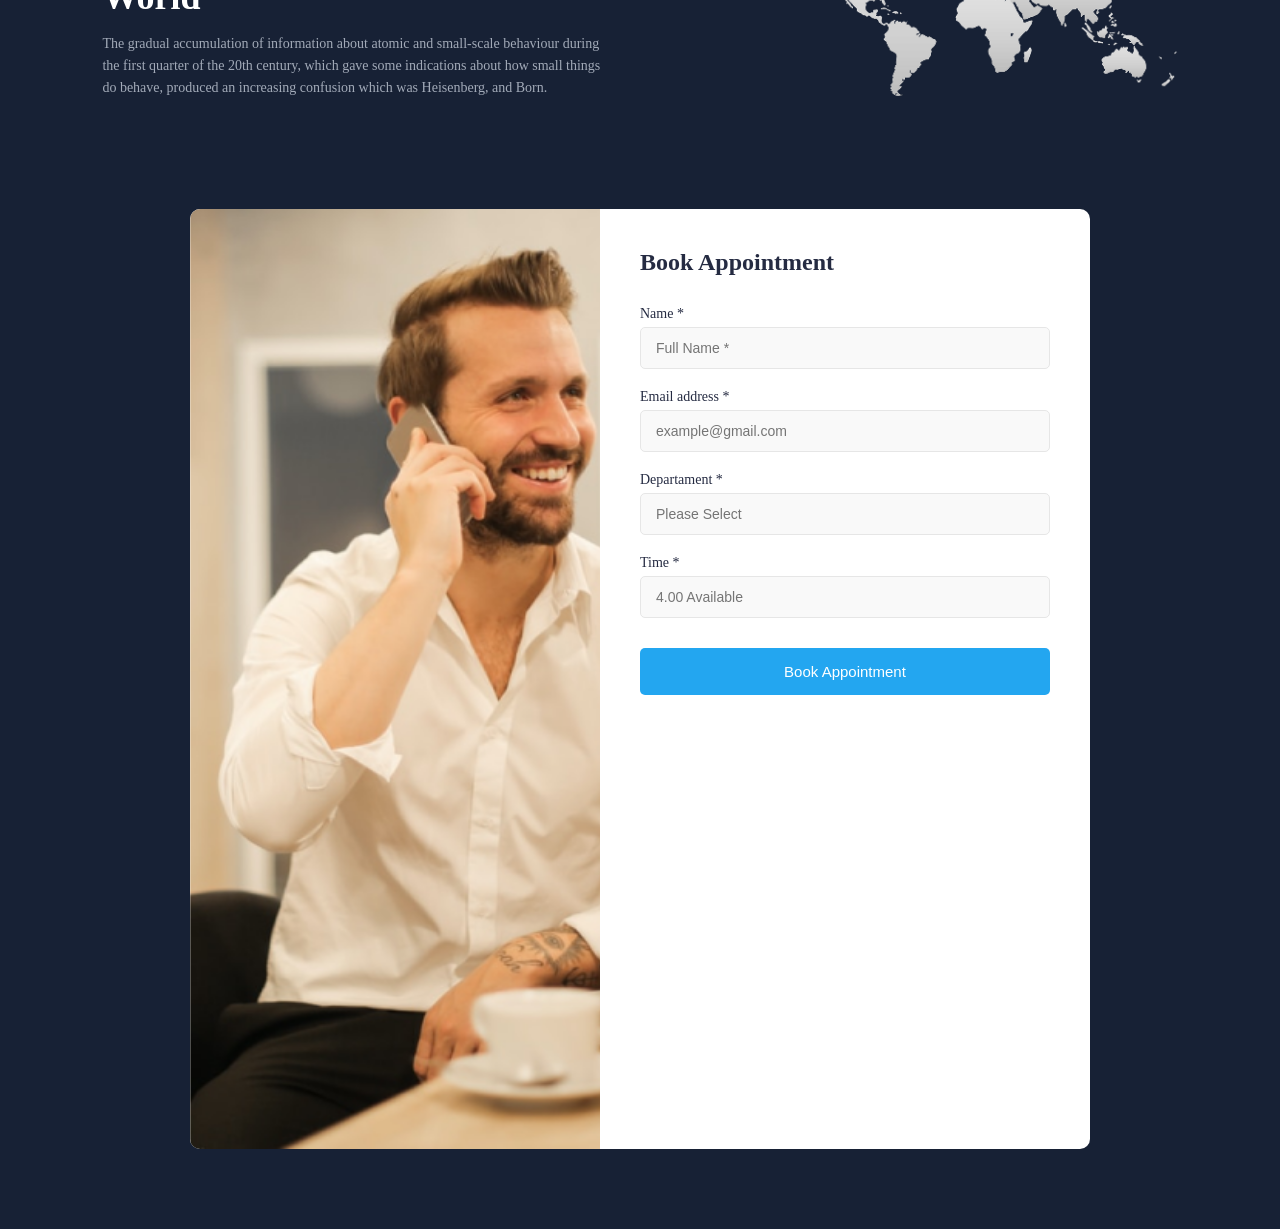
==== commit 376846c6: "Иловаи тағйироти навии5" ====
--- a/style.html
+++ b/style.html
@@ -208,5 +208,46 @@
         </div>
       </div>
     </section>
+    <section class="fofa76">
+      <div class="fofa77">
+        <div class="fofa78">
+          <h2 class="fofa79">We Have Branches All Over The World</h2>
+          <p class="fofa80">
+            The gradual accumulation of information about atomic and small-scale
+            behaviour during the first quarter of the 20th century, which gave
+            some indications about how small things do behave, produced an
+            increasing confusion which was Heisenberg, and Born.
+          </p>
+        </div>
+        <div class="fofa81">
+          <img src="./image copy 8.png" alt="" />
+        </div>
+      </div>
+      <div class="fofa82">
+        <div class="fofa83">
+          <img src="./image copy 9.png" alt="" class="fofa84" />
+        </div>
+        <form class="fofa85">
+          <h3 class="fofa86">Book Appointment</h3>
+          <div class="fofa87">
+            <div class="fofa88">Name *</div>
+            <input type="text" placeholder="Full Name *" class="fofa89" />
+          </div>
+          <div class="fofa87">
+            <div class="fofa88">Email address *</div>
+            <input type="text" placeholder="example@gmail.com" class="fofa89" />
+          </div>
+          <div class="fofa87">
+            <div class="fofa88">Departament *</div>
+            <input type="text" placeholder="Please Select" class="fofa89" />
+          </div>
+          <div class="fofa87">
+            <div class="fofa88">Time *</div>
+            <input type="text" placeholder="4.00 Available" class="fofa89" />
+          </div>
+          <button type="submit" class="fofa90">Book Appointment</button>
+        </form>
+      </div>
+    </section>
   </body>
 </html>
--- a/style.css
+++ b/style.css
@@ -528,4 +528,118 @@
   .fofa68 {
     max-width: 100%;
   }
+}.fofa76 {
+  padding: 80px 8%;
+  background-color: #172135;
+  color: #ffffff;
+}
+
+.fofa77 {
+  display: flex;
+  justify-content: space-between;
+  align-items: center;
+  margin-bottom: 60px;
+  gap: 40px;
+}
+
+.fofa78 {
+  max-width: 500px;
+}
+
+.fofa79 {
+  font-size: 36px;
+  margin-bottom: 15px;
+}
+
+.fofa80 {
+  font-size: 14px;
+  color: #a2aab8;
+  line-height: 1.6;
+}
+
+.fofa81 img {
+  max-width: 400px;
+  width: 100%;
+}
+
+.fofa82 {
+  display: flex;
+  background-color: #ffffff;
+  border-radius: 10px;
+  overflow: hidden;
+  max-width: 900px;
+  margin: 0 auto;
+}
+
+.fofa83 {
+  flex: 1;
+}
+
+.fofa84 {
+  width: 100%;
+  height: 100%;
+  object-fit: cover;
+}
+
+.fofa85 {
+  flex: 1;
+  padding: 40px;
+  display: flex;
+  flex-direction: column;
+  gap: 20px;
+  color: #252b42;
+}
+
+.fofa86 {
+  font-size: 24px;
+  margin-bottom: 10px;
+}
+
+.fofa87 {
+  display: flex;
+  flex-direction: column;
+  gap: 5px;
+}
+
+.fofa88 {
+  font-size: 14px;
+  color: #252b42;
+}
+
+.fofa89 {
+  padding: 12px 15px;
+  border: 1px solid #e6e6e6;
+  border-radius: 5px;
+  background-color: #f9f9f9;
+  font-size: 14px;
+}
+
+.fofa90 {
+  background-color: #23a6f0;
+  color: #ffffff;
+  border: none;
+  padding: 15px;
+  border-radius: 5px;
+  font-size: 15px;
+  cursor: pointer;
+  margin-top: 10px;
+}
+
+@media (max-width: 500px) {
+  .fofa77 {
+    flex-direction: column;
+    text-align: center;
+  }
+
+  .fofa79 {
+    font-size: 28px;
+  }
+
+  .fofa82 {
+    flex-direction: column;
+  }
+
+  .fofa85 {
+    padding: 25px 20px;
+  }
 }
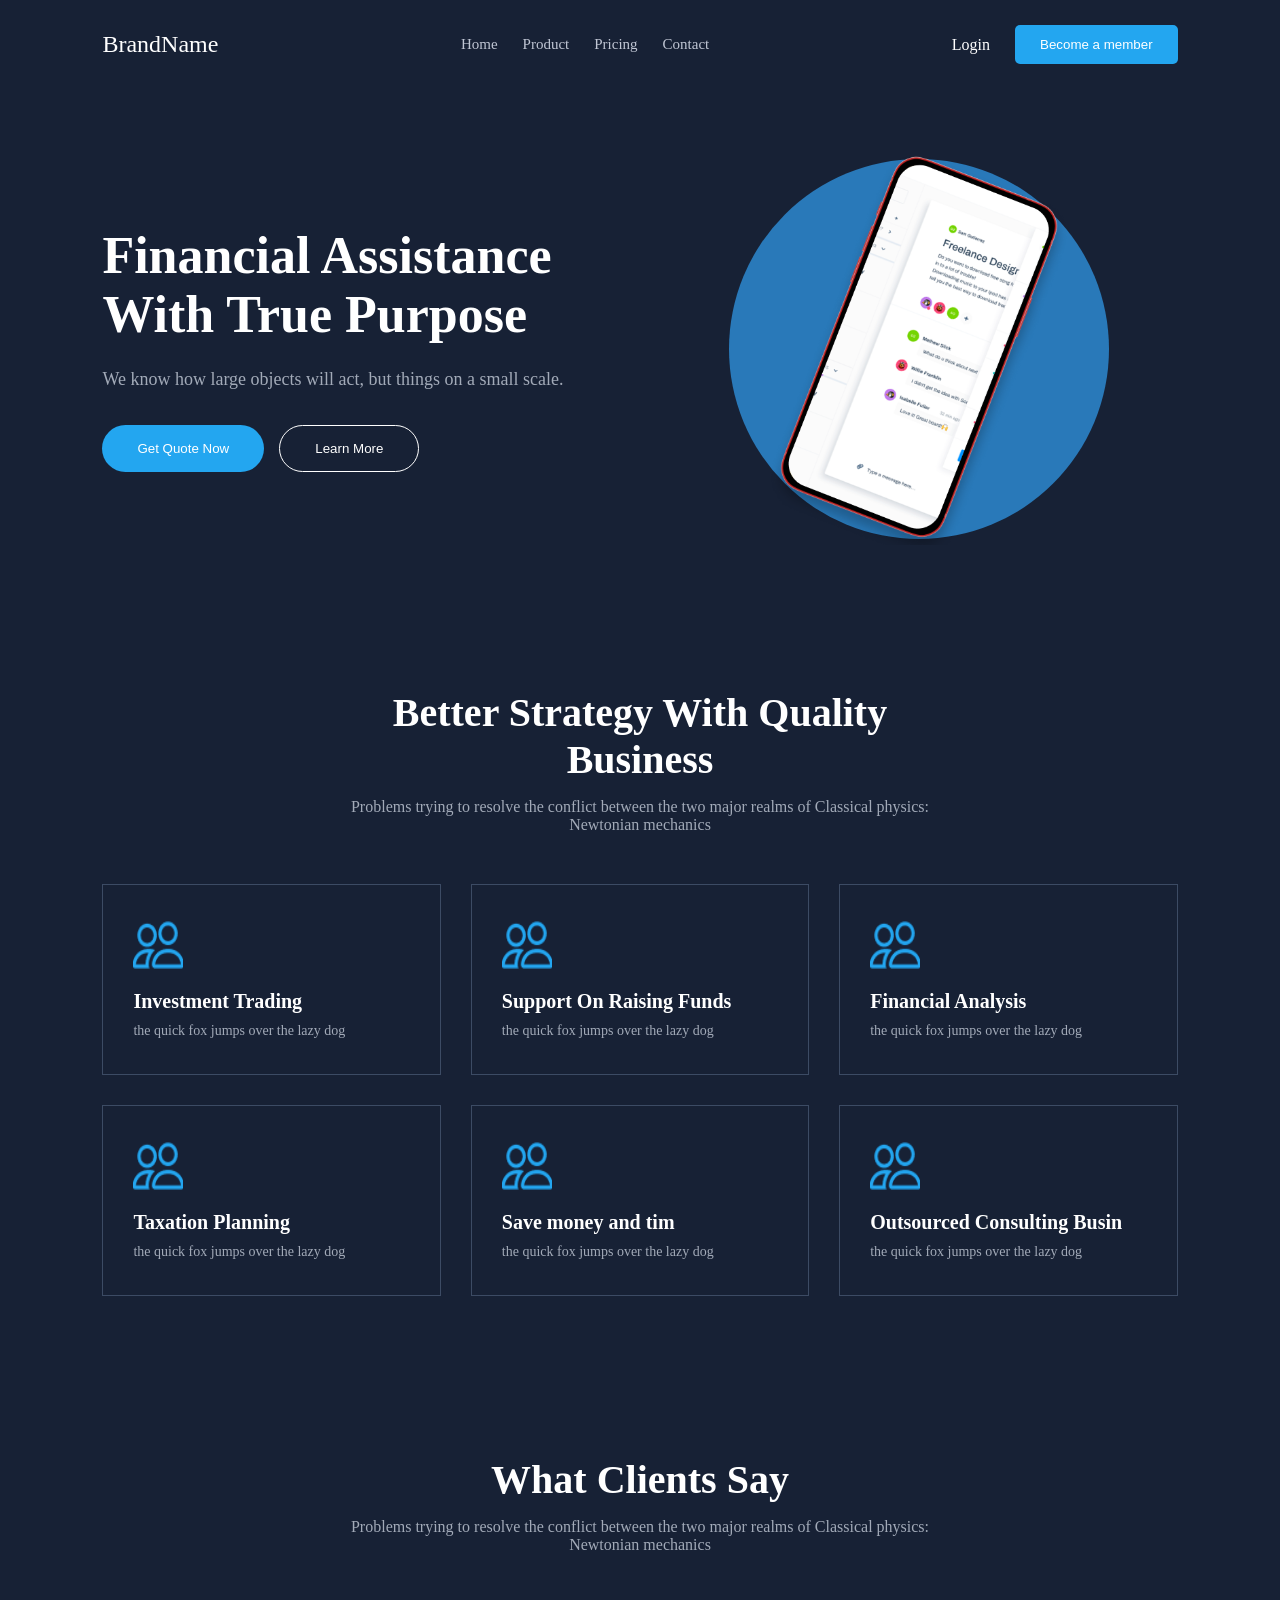
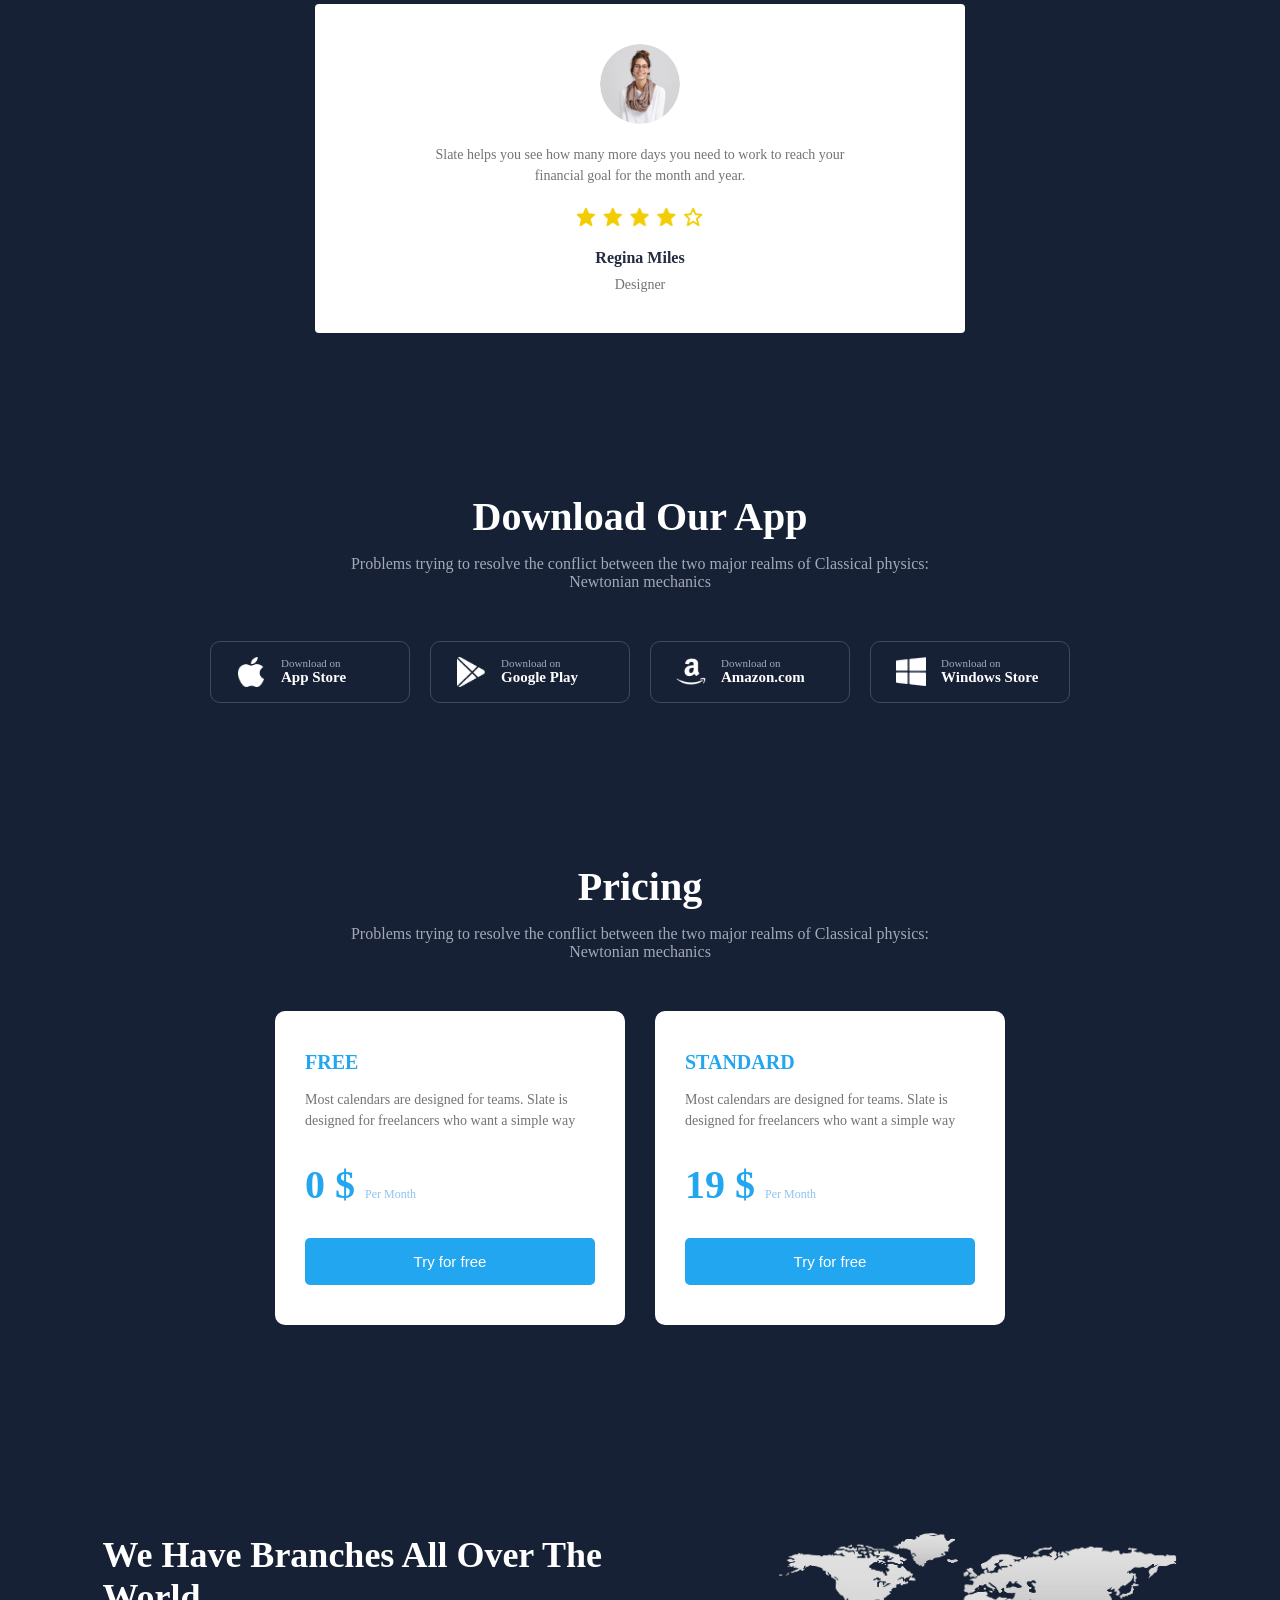
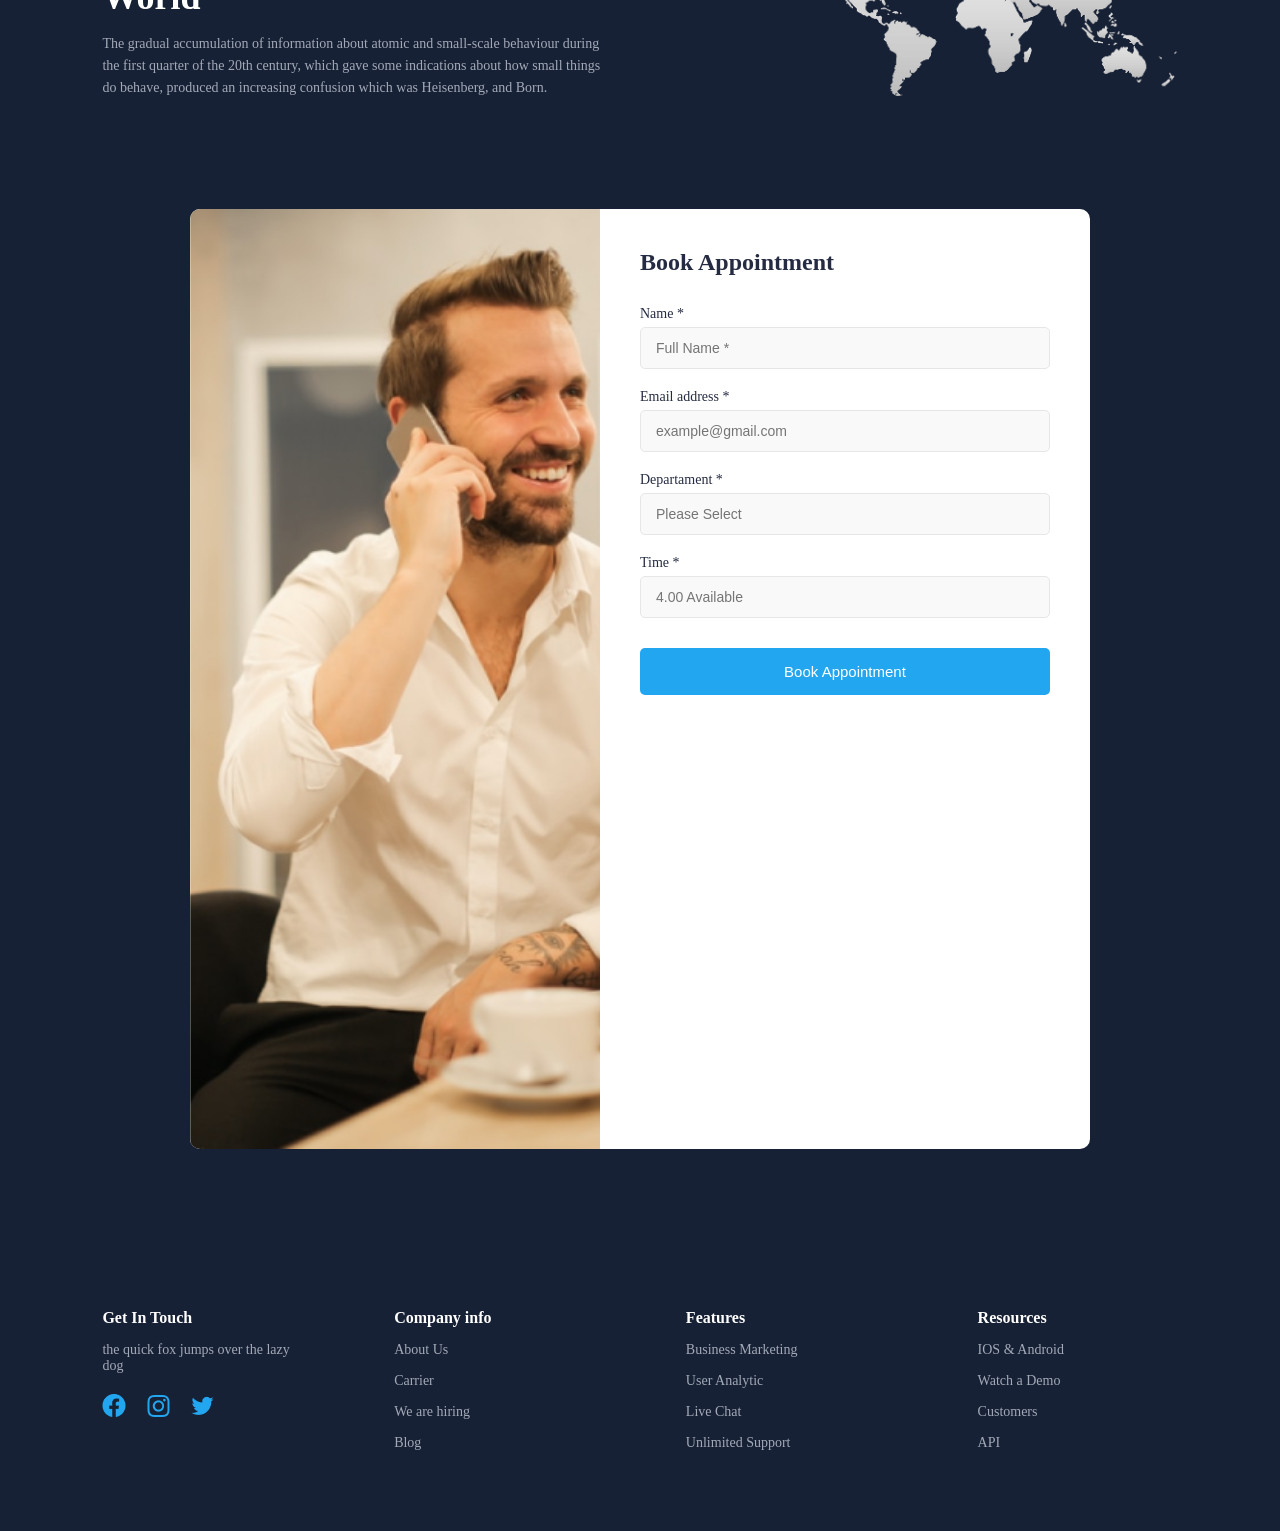
==== commit 32821982: "Иловаи тағйироти навии6" ====
--- a/style.html
+++ b/style.html
@@ -249,5 +249,39 @@
         </form>
       </div>
     </section>
+    <section class="fofa91">
+      <div class="fofa92">
+        <div class="fofa93">
+          <h3 class="fofa94">Get In Touch</h3>
+          <p class="fofa95">the quick fox jumps over the lazy dog</p>
+          <div class="fofa96">
+            <img src="./image copy 10.png" alt="" class="fofa97" />
+            <img src="./image copy 11.png" alt="" class="fofa97" />
+            <img src="./image copy 12.png" alt="" class="fofa97" />
+          </div>
+        </div>
+        <div class="fofa93">
+          <h3 class="fofa94">Company info</h3>
+          <p class="fofa95">About Us</p>
+          <p class="fofa95">Carrier</p>
+          <p class="fofa95">We are hiring</p>
+          <p class="fofa95">Blog</p>
+        </div>
+        <div class="fofa93">
+          <h3 class="fofa94">Features</h3>
+          <p class="fofa95">Business Marketing</p>
+          <p class="fofa95">User Analytic</p>
+          <p class="fofa95">Live Chat</p>
+          <p class="fofa95">Unlimited Support</p>
+        </div>
+        <div class="fofa93">
+          <h3 class="fofa94">Resources</h3>
+          <p class="fofa95">IOS & Android</p>
+          <p class="fofa95">Watch a Demo</p>
+          <p class="fofa95">Customers</p>
+          <p class="fofa95">API</p>
+        </div>
+      </div>
+    </section>
   </body>
 </html>
--- a/style.css
+++ b/style.css
@@ -642,4 +642,56 @@
   .fofa85 {
     padding: 25px 20px;
   }
+}
+.fofa91 {
+  padding: 80px 8%;
+  background-color: #172135;
+  color: #ffffff;
+}
+
+.fofa92 {
+  display: flex;
+  justify-content: space-between;
+  gap: 30px;
+  flex-wrap: wrap;
+}
+
+.fofa93 {
+  display: flex;
+  flex-direction: column;
+  gap: 15px;
+  max-width: 200px;
+  width: 100%;
+}
+
+.fofa94 {
+  font-size: 16px;
+  color: #ffffff;
+}
+
+.fofa95 {
+  font-size: 14px;
+  color: #a2aab8;
+}
+
+.fofa96 {
+  display: flex;
+  gap: 20px;
+  margin-top: 5px;
+}
+
+.fofa97 {
+  width: 24px;
+  height: 24px;
+  object-fit: contain;
+}
+
+@media (max-width: 500px) {
+  .fofa92 {
+    flex-direction: column;
+  }
+
+  .fofa93 {
+    max-width: 100%;
+  }
 }
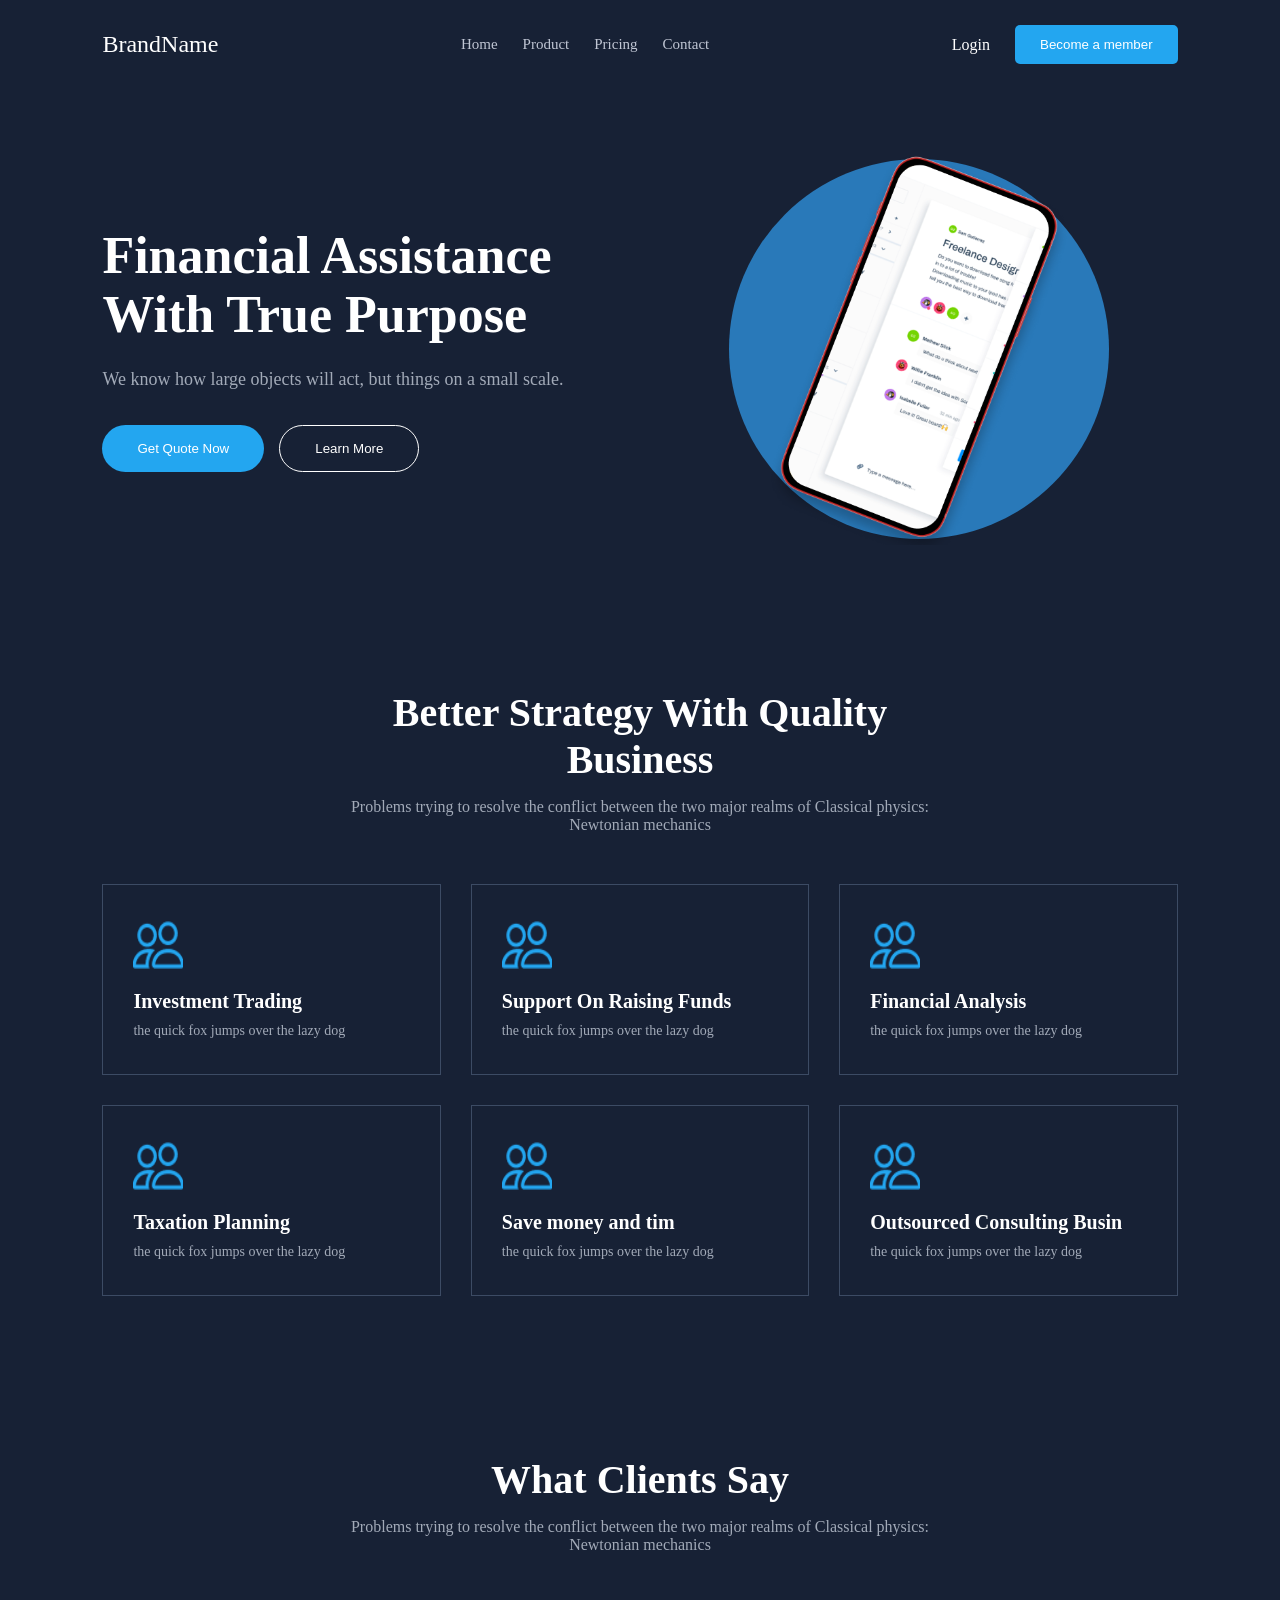
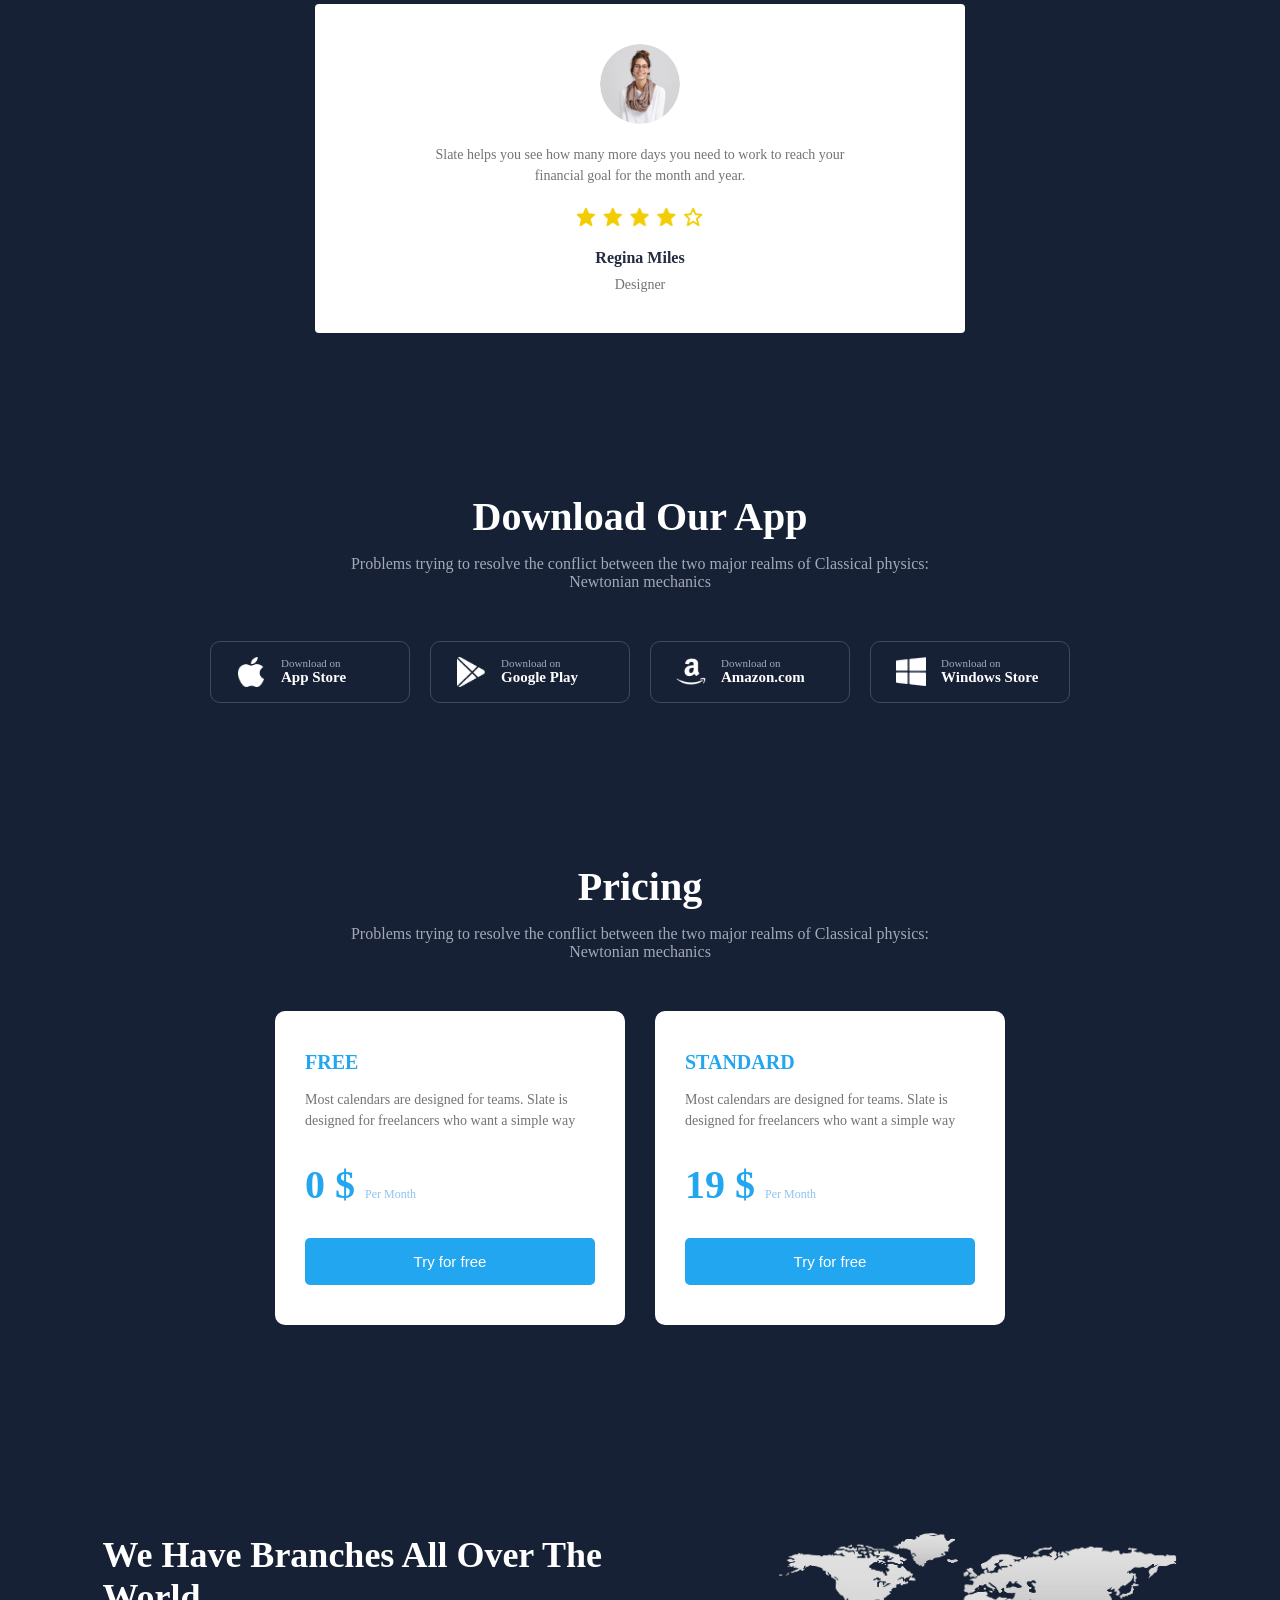
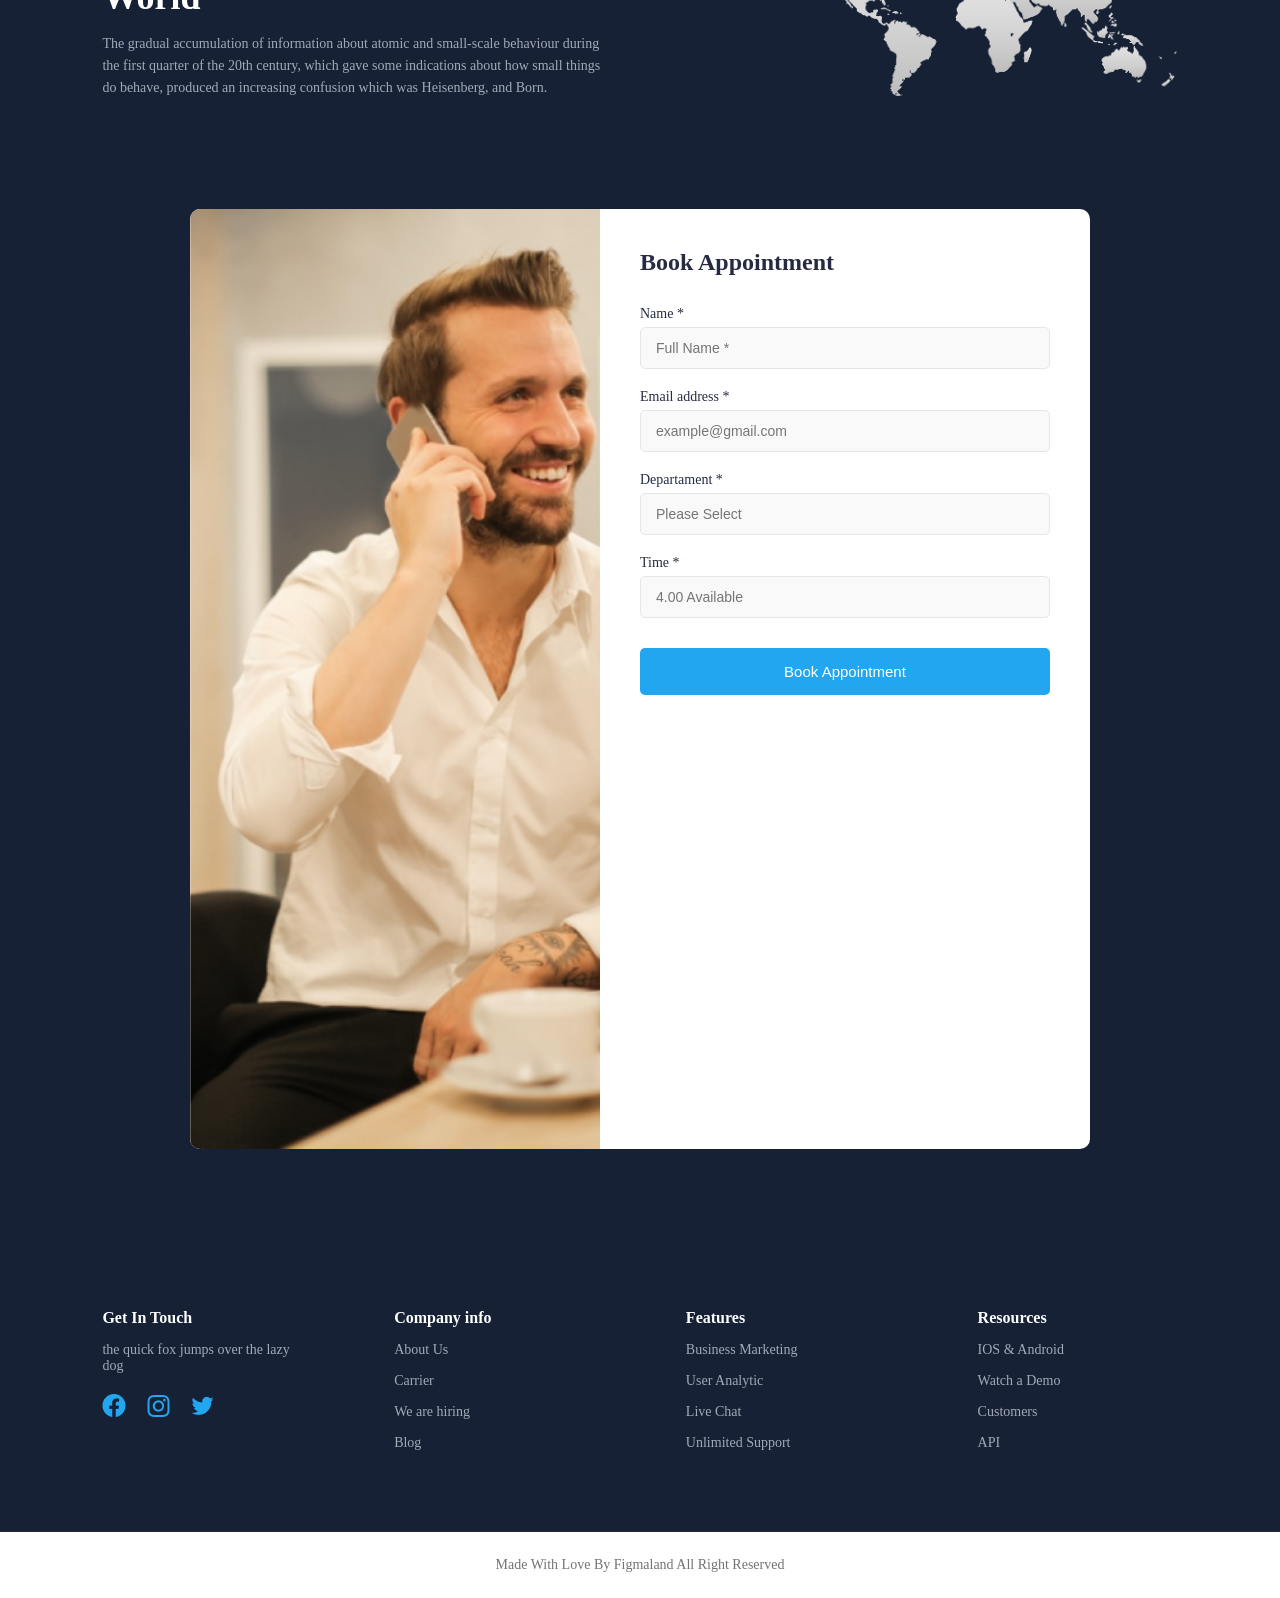
==== commit f670338e: "Иловаи тағйироти навии7" ====
--- a/style.html
+++ b/style.html
@@ -283,5 +283,8 @@
         </div>
       </div>
     </section>
+    <footer class="fofa98">
+      <p class="fofa99">Made With Love By Figmaland All Right Reserved</p>
+    </footer>
   </body>
 </html>
--- a/style.css
+++ b/style.css
@@ -694,4 +694,25 @@
   .fofa93 {
     max-width: 100%;
   }
+}
+.fofa98 {
+  padding: 25px 8%;
+  background-color: white;
+  text-align: center;
+  border-top: 1px solid #252b42;
+}
+
+.fofa99 {
+  font-size: 14px;
+  color: #737373;
+}
+
+@media (max-width: 500px) {
+  .fofa98 {
+    padding: 20px 15px;
+  }
+
+  .fofa99 {
+    font-size: 12px;
+  }
 }
